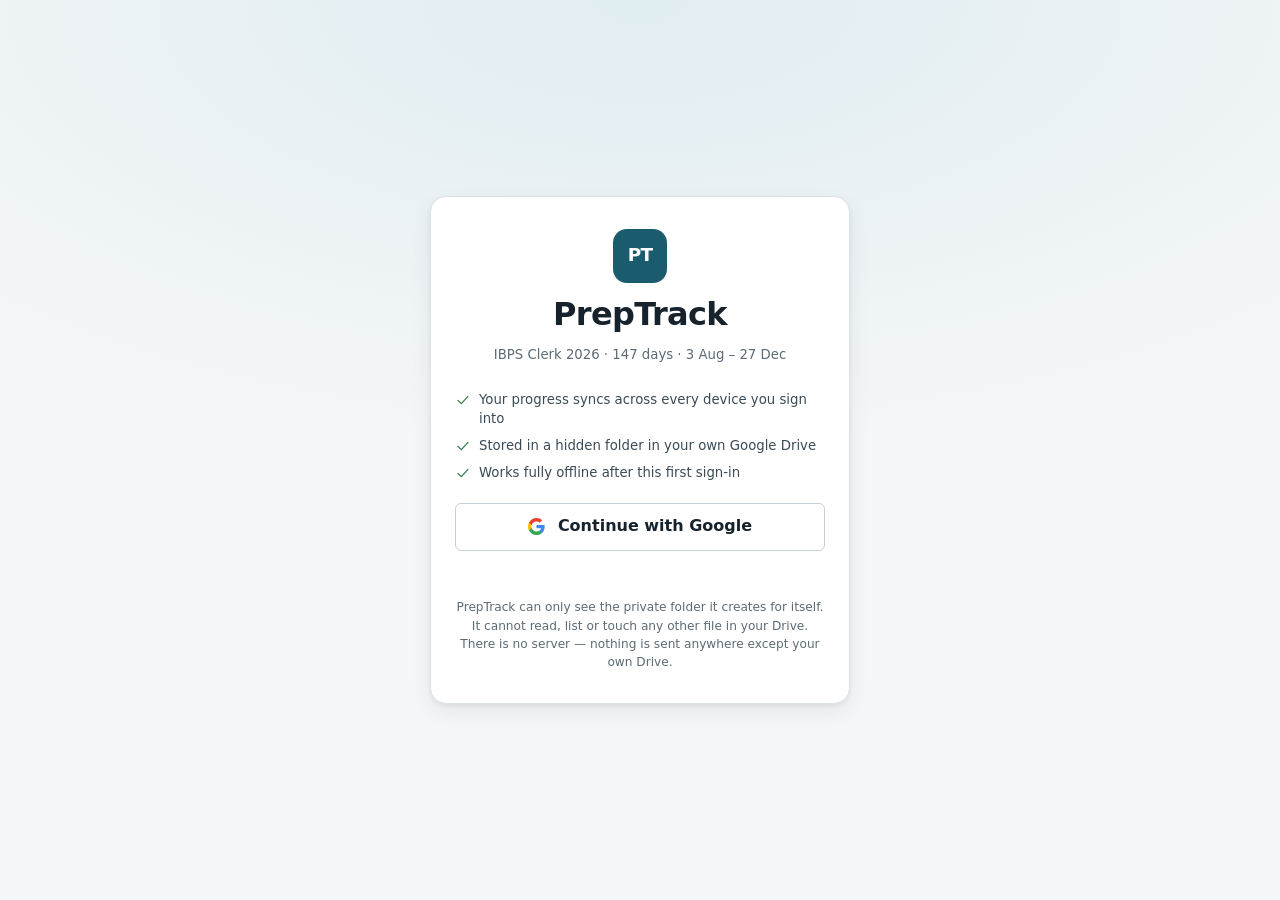
==== index.html @ 4b011d01 "PrepTrack — IBPS Clerk 2026 study tracker 147-day curriculum, offline-first PWA, Google Drive appDat" ====
<!doctype html>
<html lang="en">
<head>
  <meta charset="utf-8">
  <meta name="viewport" content="width=device-width, initial-scale=1, viewport-fit=cover">
  <title>PrepTrack — IBPS Clerk 2026</title>
  <meta name="description" content="A 147-day study companion for IBPS Clerk 2026. Tells you what to study for the next four hours, tracks whether you did it, and shows what is slipping.">
  <meta name="theme-color" content="#ffffff">
  <meta name="color-scheme" content="light dark">
  <link rel="manifest" href="./manifest.webmanifest">
  <link rel="icon" href="data:image/svg+xml,<svg xmlns='http://www.w3.org/2000/svg' viewBox='0 0 32 32'><rect width='32' height='32' rx='7' fill='%231a5b6e'/><text x='16' y='22' font-family='system-ui,sans-serif' font-size='15' font-weight='800' fill='white' text-anchor='middle'>PT</text></svg>">
  <link rel="stylesheet" href="./css/tokens.css">
  <link rel="stylesheet" href="./css/base.css">
  <link rel="stylesheet" href="./css/layout.css">
  <link rel="stylesheet" href="./css/components.css">
</head>
<body>
  <noscript>
    <p style="padding:2rem;max-width:60ch;margin:auto">
      PrepTrack needs JavaScript. All your progress is stored in this browser —
      nothing is uploaded anywhere — but that does require scripting to be enabled.
    </p>
  </noscript>
  <script type="module" src="./js/app.js"></script>
</body>
</html>
---- css/tokens.css ----
/* ============================================================================
   Design tokens — every colour, size and space decision lives here.
   No component file hardcodes a colour.
   ========================================================================== */

:root {
  /* neutrals — biased toward the accent hue, not pure grey */
  --paper:        #f4f6f7;
  --surface:      #ffffff;
  --surface-2:    #eef2f4;
  --ink:          #16232c;
  --ink-2:        #3a4b56;
  --muted:        #5c6b75;
  --rule:         #dde3e7;
  --rule-strong:  #c3ced5;

  /* accent — ledger teal */
  --accent:       #1a5b6e;
  --accent-hover: #14495a;
  --accent-soft:  #e0edf1;
  --accent-ink:   #ffffff;

  /* semantic — deliberately separate from the accent */
  --good:         #2f7a45;
  --good-soft:    #e2f0e6;
  --warn:         #8a5210;
  --warn-soft:    #f9efdf;
  --danger:       #a33a3a;
  --danger-soft:  #f7e5e5;

  /* subject keys — a real information channel, consistent across every view */
  --reasoning:      #1a5b6e;
  --reasoning-soft: #e0edf1;
  --quant:          #6b4a86;
  --quant-soft:     #eee7f3;
  --english:        #2f7a45;
  --english-soft:   #e2f0e6;
  --ga:             #8a5210;
  --ga-soft:        #f9efdf;
  --neutral-key:    #5c6b75;
  --neutral-soft:   #eaeef0;

  /* type */
  --font-ui:  system-ui, -apple-system, 'Segoe UI', Roboto, 'Helvetica Neue', Arial, sans-serif;
  --font-num: ui-monospace, 'SF Mono', SFMono-Regular, Menlo, Consolas, monospace;

  --step--1: clamp(0.78rem, 0.76rem + 0.10vw, 0.83rem);
  --step-0:  clamp(0.94rem, 0.90rem + 0.18vw, 1.00rem);
  --step-1:  clamp(1.06rem, 1.00rem + 0.30vw, 1.19rem);
  --step-2:  clamp(1.25rem, 1.14rem + 0.55vw, 1.50rem);
  --step-3:  clamp(1.50rem, 1.30rem + 1.00vw, 2.00rem);
  --step-4:  clamp(1.90rem, 1.55rem + 1.75vw, 2.75rem);

  /* spacing — 4px base */
  --sp-1: 0.25rem;  --sp-2: 0.5rem;   --sp-3: 0.75rem;  --sp-4: 1rem;
  --sp-5: 1.5rem;   --sp-6: 2rem;     --sp-7: 3rem;     --sp-8: 4rem;

  --radius:    10px;
  --radius-sm: 6px;
  --radius-lg: 16px;

  --shadow-1: 0 1px 2px rgb(22 35 44 / 6%), 0 1px 3px rgb(22 35 44 / 4%);
  --shadow-2: 0 2px 4px rgb(22 35 44 / 6%), 0 8px 20px rgb(22 35 44 / 7%);

  --nav-height: 60px;
  --content-max: 1120px;

  --focus-ring: 2px solid var(--accent);
  --focus-offset: 2px;
}

/* ---------------------------------------------------------------- dark theme
   Tokens are redefined; components are never styled inside the media query. */
@media (prefers-color-scheme: dark) {
  :root {
    --paper:        #0f161b;
    --surface:      #161f26;
    --surface-2:    #1d2830;
    --ink:          #e6ecf0;
    --ink-2:        #b9c6ce;
    --muted:        #90a1ab;
    --rule:         #26333c;
    --rule-strong:  #384852;

    --accent:       #5fb3c9;
    --accent-hover: #7cc4d7;
    --accent-soft:  #14313b;
    --accent-ink:   #0f161b;

    --good:         #6cc088;
    --good-soft:    #16301f;
    --warn:         #d9a45b;
    --warn-soft:    #33260f;
    --danger:       #e08585;
    --danger-soft:  #351b1b;

    --reasoning:      #5fb3c9;
    --reasoning-soft: #14313b;
    --quant:          #b394d0;
    --quant-soft:     #291f33;
    --english:        #6cc088;
    --english-soft:   #16301f;
    --ga:             #d9a45b;
    --ga-soft:        #33260f;
    --neutral-key:    #90a1ab;
    --neutral-soft:   #202b33;

    --shadow-1: 0 1px 2px rgb(0 0 0 / 30%);
    --shadow-2: 0 2px 4px rgb(0 0 0 / 30%), 0 8px 20px rgb(0 0 0 / 25%);
  }
}

/* Manual toggle must beat the media query in BOTH directions. */
:root[data-theme='dark'] {
  --paper: #0f161b;  --surface: #161f26;  --surface-2: #1d2830;
  --ink: #e6ecf0;    --ink-2: #b9c6ce;    --muted: #90a1ab;
  --rule: #26333c;   --rule-strong: #384852;
  --accent: #5fb3c9; --accent-hover: #7cc4d7; --accent-soft: #14313b; --accent-ink: #0f161b;
  --good: #6cc088;   --good-soft: #16301f;
  --warn: #d9a45b;   --warn-soft: #33260f;
  --danger: #e08585; --danger-soft: #351b1b;
  --reasoning: #5fb3c9; --reasoning-soft: #14313b;
  --quant: #b394d0;     --quant-soft: #291f33;
  --english: #6cc088;   --english-soft: #16301f;
  --ga: #d9a45b;        --ga-soft: #33260f;
  --neutral-key: #90a1ab; --neutral-soft: #202b33;
  --shadow-1: 0 1px 2px rgb(0 0 0 / 30%);
  --shadow-2: 0 2px 4px rgb(0 0 0 / 30%), 0 8px 20px rgb(0 0 0 / 25%);
}

:root[data-theme='light'] {
  --paper: #f4f6f7;  --surface: #ffffff;  --surface-2: #eef2f4;
  --ink: #16232c;    --ink-2: #3a4b56;    --muted: #5c6b75;
  --rule: #dde3e7;   --rule-strong: #c3ced5;
  --accent: #1a5b6e; --accent-hover: #14495a; --accent-soft: #e0edf1; --accent-ink: #ffffff;
  --good: #2f7a45;   --good-soft: #e2f0e6;
  --warn: #8a5210;   --warn-soft: #f9efdf;
  --danger: #a33a3a; --danger-soft: #f7e5e5;
  --reasoning: #1a5b6e; --reasoning-soft: #e0edf1;
  --quant: #6b4a86;     --quant-soft: #eee7f3;
  --english: #2f7a45;   --english-soft: #e2f0e6;
  --ga: #8a5210;        --ga-soft: #f9efdf;
  --neutral-key: #5c6b75; --neutral-soft: #eaeef0;
  --shadow-1: 0 1px 2px rgb(22 35 44 / 6%), 0 1px 3px rgb(22 35 44 / 4%);
  --shadow-2: 0 2px 4px rgb(22 35 44 / 6%), 0 8px 20px rgb(22 35 44 / 7%);
}
---- css/base.css ----
/* ============================================================================
   Reset + base typography
   ========================================================================== */

*, *::before, *::after { box-sizing: border-box; }

* { margin: 0; }

html {
  -webkit-text-size-adjust: 100%;
  scroll-behavior: smooth;
}

body {
  min-height: 100dvh;
  font-family: var(--font-ui);
  font-size: var(--step-0);
  line-height: 1.55;
  color: var(--ink);
  background: var(--paper);
  -webkit-font-smoothing: antialiased;
  text-rendering: optimizeLegibility;
}

img, svg, video { display: block; max-width: 100%; }

input, button, textarea, select { font: inherit; color: inherit; }

button { cursor: pointer; background: none; border: none; }

h1, h2, h3, h4 {
  line-height: 1.2;
  text-wrap: balance;
  font-weight: 650;
}

h1 { font-size: var(--step-3); }
h2 { font-size: var(--step-2); }
h3 { font-size: var(--step-1); }

p { text-wrap: pretty; }

a {
  color: var(--accent);
  text-decoration-thickness: 1px;
  text-underline-offset: 2px;
}
a:hover { color: var(--accent-hover); }

ul, ol { padding-inline-start: 1.2em; }

/* Numerals align in columns wherever they are compared. */
.num, time, .stat-value, .block-time, .day-number {
  font-variant-numeric: tabular-nums;
}

/* ---------------------------------------------------------------- focus */
:focus-visible {
  outline: var(--focus-ring);
  outline-offset: var(--focus-offset);
  border-radius: var(--radius-sm);
}
:focus:not(:focus-visible) { outline: none; }

/* ---------------------------------------------------------------- utility */
.sr-only {
  position: absolute;
  width: 1px; height: 1px;
  padding: 0; margin: -1px;
  overflow: hidden;
  clip-path: inset(50%);
  white-space: nowrap;
}

.skip-link {
  position: absolute;
  top: 0; left: 50%;
  transform: translate(-50%, -120%);
  z-index: 100;
  padding: var(--sp-3) var(--sp-4);
  background: var(--accent);
  color: var(--accent-ink);
  border-radius: 0 0 var(--radius) var(--radius);
  font-weight: 600;
}
.skip-link:focus { transform: translate(-50%, 0); }

.eyebrow {
  font-size: var(--step--1);
  font-weight: 700;
  letter-spacing: 0.08em;
  text-transform: uppercase;
  color: var(--muted);
}

.muted { color: var(--muted); }
.scroll-x { overflow-x: auto; -webkit-overflow-scrolling: touch; }

@media (prefers-reduced-motion: reduce) {
  html { scroll-behavior: auto; }
  *, *::before, *::after {
    animation-duration: 0.01ms !important;
    animation-iteration-count: 1 !important;
    transition-duration: 0.01ms !important;
  }
}
---- css/layout.css ----
/* ============================================================================
   App shell — mobile-first. Bottom tab bar on phones, sidebar from 1024px.
   ========================================================================== */

.app {
  display: flex;
  flex-direction: column;
  min-height: 100dvh;
}

/* ---------------------------------------------------------------- header */
.app-header {
  position: sticky;
  top: 0;
  z-index: 20;
  display: flex;
  align-items: center;
  justify-content: space-between;
  gap: var(--sp-3);
  padding: var(--sp-3) var(--sp-4);
  background: var(--surface);
  border-bottom: 1px solid var(--rule);
}

.app-brand {
  display: flex;
  align-items: center;
  gap: var(--sp-2);
  font-weight: 700;
  font-size: var(--step-0);
  letter-spacing: -0.01em;
}

.app-brand__mark {
  display: grid;
  place-items: center;
  width: 26px; height: 26px;
  border-radius: var(--radius-sm);
  background: var(--accent);
  color: var(--accent-ink);
  font-size: 0.7rem;
  font-weight: 800;
  letter-spacing: -0.03em;
}

.app-brand__sub {
  color: var(--muted);
  font-weight: 500;
  font-size: var(--step--1);
}

.header-actions { display: flex; align-items: center; gap: var(--sp-2); }

/* ---------------------------------------------------------------- main */
.app-main {
  flex: 1;
  width: 100%;
  max-width: var(--content-max);
  margin-inline: auto;
  padding: var(--sp-4) var(--sp-4) calc(var(--nav-height) + var(--sp-7));
}

.view { display: flex; flex-direction: column; gap: var(--sp-5); }

.section-head {
  display: flex;
  align-items: baseline;
  justify-content: space-between;
  gap: var(--sp-3);
  flex-wrap: wrap;
}

/* ---------------------------------------------------------------- nav */
.app-nav {
  position: fixed;
  bottom: 0; left: 0; right: 0;
  z-index: 30;
  display: grid;
  grid-template-columns: repeat(5, 1fr);
  background: var(--surface);
  border-top: 1px solid var(--rule);
  padding-bottom: env(safe-area-inset-bottom);
}

.nav-item {
  display: flex;
  flex-direction: column;
  align-items: center;
  justify-content: center;
  gap: 3px;
  min-height: var(--nav-height);
  padding: var(--sp-2) var(--sp-1);
  color: var(--muted);
  font-size: 0.68rem;
  font-weight: 600;
  letter-spacing: 0.01em;
  text-decoration: none;
  border-top: 2px solid transparent;
  transition: color 0.15s ease, border-color 0.15s ease;
}

.nav-item svg { width: 21px; height: 21px; stroke-width: 1.7; }
.nav-item:hover { color: var(--ink-2); }

.nav-item[aria-current='page'] {
  color: var(--accent);
  border-top-color: var(--accent);
  background: var(--accent-soft);
}

/* ---------------------------------------------------------------- grids */
.stat-grid {
  display: grid;
  grid-template-columns: repeat(2, minmax(0, 1fr));
  gap: var(--sp-3);
}

.block-list { display: flex; flex-direction: column; gap: var(--sp-3); }

/* ---------------------------------------------------------------- tablet */
@media (min-width: 600px) {
  .app-main { padding: var(--sp-5) var(--sp-5) calc(var(--nav-height) + var(--sp-7)); }
  .stat-grid { grid-template-columns: repeat(4, minmax(0, 1fr)); }
  .app-brand { font-size: var(--step-1); }
  .nav-item { font-size: 0.74rem; }
}

/* ---------------------------------------------------------------- desktop */
@media (min-width: 1024px) {
  .app {
    display: grid;
    grid-template-columns: 232px minmax(0, 1fr);
    grid-template-rows: auto 1fr;
    grid-template-areas:
      'header header'
      'nav    main';
  }

  .app-header { grid-area: header; padding-inline: var(--sp-6); }

  .app-nav {
    grid-area: nav;
    position: sticky;
    top: 57px;
    align-self: start;
    display: flex;
    flex-direction: column;
    gap: var(--sp-1);
    height: calc(100dvh - 57px);
    padding: var(--sp-4) var(--sp-3);
    border-top: none;
    border-right: 1px solid var(--rule);
  }

  .nav-item {
    flex-direction: row;
    justify-content: flex-start;
    gap: var(--sp-3);
    min-height: 44px;
    padding: var(--sp-2) var(--sp-3);
    font-size: var(--step-0);
    border-top: none;
    border-radius: var(--radius-sm);
  }

  .nav-item[aria-current='page'] { border-top-color: transparent; }

  .app-main {
    grid-area: main;
    padding: var(--sp-6);
    padding-bottom: var(--sp-8);
    max-width: 900px;
    margin-inline: 0;
  }
}
---- css/components.css ----
/* ============================================================================
   Components
   ========================================================================== */

/* ---------------------------------------------------------------- card */
.card {
  background: var(--surface);
  border: 1px solid var(--rule);
  border-radius: var(--radius);
  box-shadow: var(--shadow-1);
}

.card__body { padding: var(--sp-4); }

/* ---------------------------------------------------------------- day header */
.day-head {
  display: flex;
  flex-direction: column;
  gap: var(--sp-3);
  padding: var(--sp-4);
  background: var(--surface);
  border: 1px solid var(--rule);
  border-radius: var(--radius);
  box-shadow: var(--shadow-1);
}

.day-head__top {
  display: flex;
  align-items: flex-start;
  justify-content: space-between;
  gap: var(--sp-3);
  flex-wrap: wrap;
}

.day-title { display: flex; align-items: baseline; gap: var(--sp-3); flex-wrap: wrap; }
.day-number { font-size: var(--step-3); font-weight: 700; letter-spacing: -0.02em; }
.day-date { font-size: var(--step-1); color: var(--muted); font-weight: 500; }

.chip-row { display: flex; flex-wrap: wrap; gap: var(--sp-2); }

.chip {
  display: inline-flex;
  align-items: center;
  gap: var(--sp-1);
  padding: 3px var(--sp-2);
  border-radius: 999px;
  font-size: var(--step--1);
  font-weight: 650;
  letter-spacing: 0.02em;
  background: var(--neutral-soft);
  color: var(--ink-2);
  white-space: nowrap;
}

.chip--accent    { background: var(--accent-soft);    color: var(--accent); }
.chip--good      { background: var(--good-soft);      color: var(--good); }
.chip--warn      { background: var(--warn-soft);      color: var(--warn); }
.chip--danger    { background: var(--danger-soft);    color: var(--danger); }
.chip--reasoning { background: var(--reasoning-soft); color: var(--reasoning); }
.chip--quant     { background: var(--quant-soft);     color: var(--quant); }
.chip--english   { background: var(--english-soft);   color: var(--english); }
.chip--ga        { background: var(--ga-soft);        color: var(--ga); }

/* ---------------------------------------------------------------- progress dots */
.dots { display: flex; align-items: center; gap: 6px; }

.dot {
  width: 11px; height: 11px;
  border-radius: 50%;
  border: 2px solid var(--rule-strong);
  background: transparent;
  transition: background 0.2s ease, border-color 0.2s ease;
}
.dot.is-done { background: var(--accent); border-color: var(--accent); }

.progress-line {
  display: flex;
  align-items: center;
  gap: var(--sp-3);
  flex-wrap: wrap;
  font-size: var(--step--1);
  color: var(--muted);
  font-weight: 600;
}

/* ---------------------------------------------------------------- banners */
.banner {
  display: flex;
  align-items: flex-start;
  gap: var(--sp-3);
  padding: var(--sp-3) var(--sp-4);
  border-radius: var(--radius);
  border: 1px solid transparent;
  font-size: var(--step-0);
  line-height: 1.45;
}

.banner strong { font-weight: 700; }
.banner--warn   { background: var(--warn-soft);   border-color: var(--warn);   color: var(--warn); }
.banner--good   { background: var(--good-soft);   border-color: var(--good);   color: var(--good); }
.banner--accent { background: var(--accent-soft); border-color: var(--accent); color: var(--accent); }
.banner--danger { background: var(--danger-soft); border-color: var(--danger); color: var(--danger); }

.banner__icon { flex-shrink: 0; width: 20px; height: 20px; margin-top: 1px; }

/* ---------------------------------------------------------------- block card */
.block-card {
  position: relative;
  display: block;
  width: 100%;
  text-align: left;
  padding: var(--sp-4);
  background: var(--surface);
  border: 1px solid var(--rule);
  border-left: 4px solid var(--key, var(--neutral-key));
  border-radius: var(--radius);
  box-shadow: var(--shadow-1);
  transition: box-shadow 0.18s ease, transform 0.18s ease, opacity 0.18s ease;
}

.block-card.is-next {
  box-shadow: var(--shadow-2);
  border-color: var(--rule-strong);
}

.block-card.is-done { opacity: 0.62; }
.block-card.is-done .block-title { text-decoration: line-through; text-decoration-thickness: 1px; }

.block-card__head {
  display: flex;
  align-items: flex-start;
  justify-content: space-between;
  gap: var(--sp-3);
}

.block-label {
  font-size: var(--step--1);
  font-weight: 700;
  letter-spacing: 0.07em;
  text-transform: uppercase;
  color: var(--key, var(--neutral-key));
}

.block-time {
  flex-shrink: 0;
  font-family: var(--font-num);
  font-size: var(--step--1);
  font-weight: 600;
  color: var(--muted);
  padding: 2px var(--sp-2);
  background: var(--surface-2);
  border-radius: var(--radius-sm);
}

.block-title {
  margin-top: var(--sp-1);
  font-size: var(--step-1);
  font-weight: 650;
  line-height: 1.3;
  text-wrap: balance;
}

.block-note {
  margin-top: var(--sp-2);
  font-size: var(--step--1);
  color: var(--muted);
  line-height: 1.5;
}

.block-meta {
  display: flex;
  flex-wrap: wrap;
  gap: var(--sp-2);
  margin-top: var(--sp-3);
}

.block-resources {
  display: flex;
  flex-direction: column;
  gap: var(--sp-2);
  margin-top: var(--sp-3);
  padding-top: var(--sp-3);
  border-top: 1px dashed var(--rule);
}

.resource {
  display: flex;
  align-items: flex-start;
  gap: var(--sp-2);
  font-size: var(--step--1);
  line-height: 1.4;
  color: var(--ink-2);
}

.resource__icon { flex-shrink: 0; width: 15px; height: 15px; margin-top: 2px; color: var(--muted); }
.resource__title { font-weight: 650; }
.resource a { font-weight: 650; }

/* ---------------------------------------------------------------- buttons */
.btn {
  display: inline-flex;
  align-items: center;
  justify-content: center;
  gap: var(--sp-2);
  min-height: 44px;
  padding: var(--sp-2) var(--sp-4);
  border-radius: var(--radius-sm);
  border: 1px solid var(--rule-strong);
  background: var(--surface);
  color: var(--ink);
  font-size: var(--step-0);
  font-weight: 650;
  transition: background 0.15s ease, border-color 0.15s ease, color 0.15s ease;
}

.btn:hover { background: var(--surface-2); border-color: var(--muted); }

.btn--primary {
  background: var(--accent);
  border-color: var(--accent);
  color: var(--accent-ink);
}
.btn--primary:hover { background: var(--accent-hover); border-color: var(--accent-hover); }

.btn--done {
  background: var(--good-soft);
  border-color: var(--good);
  color: var(--good);
}

.btn--danger { border-color: var(--danger); color: var(--danger); }
.btn--danger:hover { background: var(--danger-soft); }

.btn--full { width: 100%; }
.btn--sm { min-height: 36px; padding: var(--sp-1) var(--sp-3); font-size: var(--step--1); }

.btn svg { width: 17px; height: 17px; flex-shrink: 0; }

.icon-btn {
  display: grid;
  place-items: center;
  width: 40px; height: 40px;
  border-radius: var(--radius-sm);
  color: var(--muted);
  transition: background 0.15s ease, color 0.15s ease;
}
.icon-btn:hover { background: var(--surface-2); color: var(--ink); }
.icon-btn svg { width: 19px; height: 19px; }

/* ---------------------------------------------------------------- stat tile */
.stat {
  display: flex;
  flex-direction: column;
  gap: 2px;
  padding: var(--sp-3);
  background: var(--surface);
  border: 1px solid var(--rule);
  border-radius: var(--radius);
}

.stat-value {
  font-size: var(--step-2);
  font-weight: 700;
  letter-spacing: -0.02em;
  line-height: 1.1;
}

.stat-label {
  font-size: var(--step--1);
  color: var(--muted);
  font-weight: 600;
  letter-spacing: 0.01em;
}

.stat--accent .stat-value { color: var(--accent); }
.stat--good   .stat-value { color: var(--good); }
.stat--warn   .stat-value { color: var(--warn); }

/* ---------------------------------------------------------------- revision queue */
.revision-list { display: flex; flex-direction: column; gap: var(--sp-2); }

.revision-item {
  display: flex;
  align-items: center;
  justify-content: space-between;
  gap: var(--sp-3);
  padding: var(--sp-2) var(--sp-3);
  background: var(--surface-2);
  border-radius: var(--radius-sm);
  font-size: var(--step--1);
}

.revision-item__name { font-weight: 650; }

/* ---------------------------------------------------------------- fields */
.field { display: flex; flex-direction: column; gap: var(--sp-2); }

.field label { font-size: var(--step--1); font-weight: 650; color: var(--ink-2); }

.input, .textarea, .select {
  width: 100%;
  min-height: 44px;
  padding: var(--sp-2) var(--sp-3);
  background: var(--surface);
  border: 1px solid var(--rule-strong);
  border-radius: var(--radius-sm);
  color: var(--ink);
}
.input:focus, .textarea:focus, .select:focus {
  border-color: var(--accent);
  outline: var(--focus-ring);
  outline-offset: 1px;
}
.textarea { min-height: 88px; resize: vertical; line-height: 1.5; }

.inline-field {
  display: flex;
  align-items: center;
  gap: var(--sp-3);
  flex-wrap: wrap;
}
.inline-field .input { max-width: 130px; }

/* ---------------------------------------------------------------- exam / rest day */
.big-note {
  display: flex;
  flex-direction: column;
  gap: var(--sp-3);
  padding: var(--sp-6) var(--sp-4);
  text-align: center;
  background: var(--surface);
  border: 1px solid var(--rule);
  border-radius: var(--radius);
}
.big-note__title { font-size: var(--step-3); font-weight: 700; color: var(--accent); }
.big-note__body { color: var(--muted); max-width: 46ch; margin-inline: auto; line-height: 1.6; }

/* ---------------------------------------------------------------- settings rows */
.setting-row {
  display: flex;
  align-items: center;
  justify-content: space-between;
  gap: var(--sp-4);
  padding: var(--sp-4);
  border-bottom: 1px solid var(--rule);
  flex-wrap: wrap;
}
.setting-row:last-child { border-bottom: none; }
.setting-row__text { flex: 1 1 220px; }
.setting-row__title { font-weight: 650; }
.setting-row__desc { font-size: var(--step--1); color: var(--muted); margin-top: 2px; line-height: 1.45; }

.seg { display: inline-flex; border: 1px solid var(--rule-strong); border-radius: var(--radius-sm); overflow: hidden; }
.seg button {
  min-height: 40px;
  padding: var(--sp-2) var(--sp-3);
  font-size: var(--step--1);
  font-weight: 650;
  color: var(--muted);
  background: var(--surface);
  border-right: 1px solid var(--rule-strong);
}
.seg button:last-child { border-right: none; }
.seg button[aria-pressed='true'] { background: var(--accent); color: var(--accent-ink); }

/* ---------------------------------------------------------------- placeholder */
.placeholder {
  display: flex;
  flex-direction: column;
  align-items: center;
  gap: var(--sp-3);
  padding: var(--sp-7) var(--sp-4);
  text-align: center;
  color: var(--muted);
  background: var(--surface);
  border: 1px dashed var(--rule-strong);
  border-radius: var(--radius);
}
.placeholder svg { width: 32px; height: 32px; opacity: 0.5; }

/* ---------------------------------------------------------------- toast */
.toast {
  position: fixed;
  left: 50%;
  bottom: calc(var(--nav-height) + var(--sp-4));
  transform: translate(-50%, 200%);
  z-index: 50;
  max-width: min(92vw, 420px);
  padding: var(--sp-3) var(--sp-4);
  border-radius: var(--radius);
  background: var(--ink);
  color: var(--paper);
  font-size: var(--step--1);
  font-weight: 600;
  box-shadow: var(--shadow-2);
  transition: transform 0.28s cubic-bezier(0.2, 0.8, 0.3, 1);
}
.toast.is-visible { transform: translate(-50%, 0); }
.toast--danger { background: var(--danger); color: #fff; }

@media (min-width: 1024px) {
  .toast { bottom: var(--sp-5); left: auto; right: var(--sp-6); transform: translate(0, 200%); }
  .toast.is-visible { transform: translate(0, 0); }
}

/* ---------------------------------------------------------------- sign-in gate */
.gate {
  display: grid;
  place-items: center;
  min-height: 100dvh;
  padding: var(--sp-5) var(--sp-4);
  background:
    radial-gradient(120% 80% at 50% 0%, var(--accent-soft) 0%, transparent 62%),
    var(--paper);
}

.gate__card {
  display: flex;
  flex-direction: column;
  align-items: center;
  gap: var(--sp-3);
  width: min(100%, 420px);
  padding: var(--sp-6) var(--sp-5);
  text-align: center;
  background: var(--surface);
  border: 1px solid var(--rule);
  border-radius: var(--radius-lg);
  box-shadow: var(--shadow-2);
}

.gate__mark {
  display: grid;
  place-items: center;
  width: 54px; height: 54px;
  border-radius: 14px;
  background: var(--accent);
  color: var(--accent-ink);
  font-size: 1.15rem;
  font-weight: 800;
  letter-spacing: -0.04em;
}

.gate__title { font-size: var(--step-3); letter-spacing: -0.02em; }
.gate__sub   { color: var(--muted); font-size: var(--step--1); font-variant-numeric: tabular-nums; }

.gate__points {
  display: flex;
  flex-direction: column;
  gap: var(--sp-2);
  width: 100%;
  margin: var(--sp-3) 0 var(--sp-2);
  text-align: left;
}

.gate__point {
  display: flex;
  align-items: flex-start;
  gap: var(--sp-2);
  font-size: var(--step--1);
  color: var(--ink-2);
  line-height: 1.45;
}
.gate__point svg { flex-shrink: 0; width: 16px; height: 16px; margin-top: 2px; color: var(--good); }

.btn--google {
  width: 100%;
  gap: var(--sp-3);
  min-height: 48px;
  background: var(--surface);
  border: 1px solid var(--rule-strong);
  font-weight: 600;
}
.btn--google:hover:not(:disabled) { background: var(--surface-2); border-color: var(--muted); }
.btn--google:disabled { opacity: 0.6; cursor: default; }
.btn__g { display: grid; place-items: center; width: 18px; height: 18px; }

.gate__status {
  min-height: 1.2em;
  font-size: var(--step--1);
  color: var(--muted);
}
.gate__status.is-error { color: var(--danger); font-weight: 600; }

.gate__fine {
  margin-top: var(--sp-2);
  font-size: 0.76rem;
  line-height: 1.5;
  color: var(--muted);
  text-wrap: pretty;
}

.identity { display: flex; align-items: center; gap: var(--sp-3); }
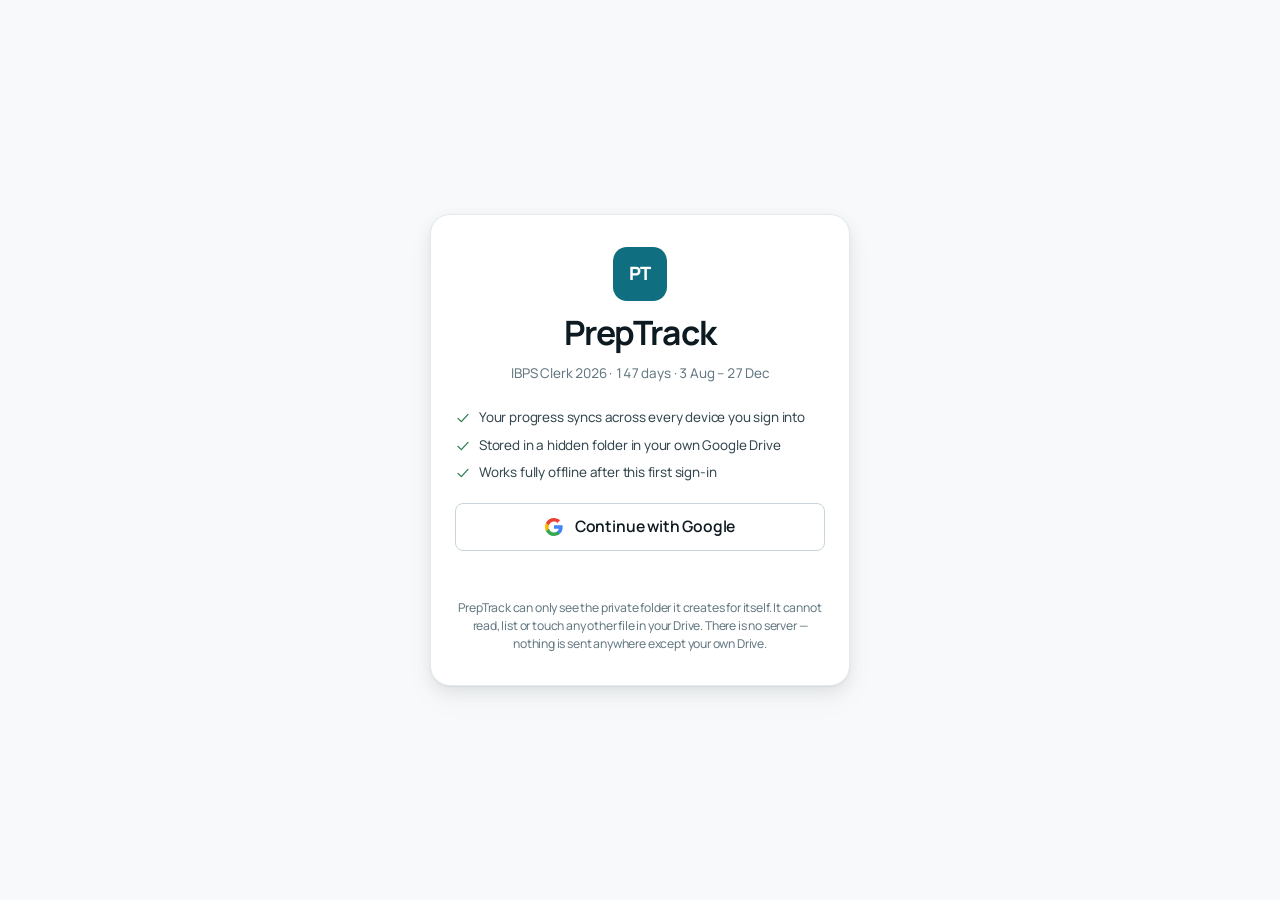
==== commit f77f8372: "Fix icon sizing, real Drive errors, auto-sync; premium UI, collapsible nav, Week view - icon() appli" ====
--- a/index.html
+++ b/index.html
@@ -5,10 +5,13 @@
   <meta name="viewport" content="width=device-width, initial-scale=1, viewport-fit=cover">
   <title>PrepTrack — IBPS Clerk 2026</title>
   <meta name="description" content="A 147-day study companion for IBPS Clerk 2026. Tells you what to study for the next four hours, tracks whether you did it, and shows what is slipping.">
-  <meta name="theme-color" content="#ffffff">
+  <meta name="theme-color" content="#ffffff" media="(prefers-color-scheme: light)">
+  <meta name="theme-color" content="#090e12" media="(prefers-color-scheme: dark)">
   <meta name="color-scheme" content="light dark">
+  <link rel="preload" href="./assets/fonts/manrope-var.woff2" as="font" type="font/woff2" crossorigin>
   <link rel="manifest" href="./manifest.webmanifest">
   <link rel="icon" href="data:image/svg+xml,<svg xmlns='http://www.w3.org/2000/svg' viewBox='0 0 32 32'><rect width='32' height='32' rx='7' fill='%231a5b6e'/><text x='16' y='22' font-family='system-ui,sans-serif' font-size='15' font-weight='800' fill='white' text-anchor='middle'>PT</text></svg>">
+  <link rel="stylesheet" href="./css/fonts.css">
   <link rel="stylesheet" href="./css/tokens.css">
   <link rel="stylesheet" href="./css/base.css">
   <link rel="stylesheet" href="./css/layout.css">
--- a/css/fonts.css
+++ b/css/fonts.css
@@ -0,0 +1,34 @@
+/* ============================================================================
+   Self-hosted typography.
+   Bundled rather than loaded from a CDN so the app keeps its exact look with no
+   network — a study tool that falls back to Arial on a train is not premium.
+   Latin subset only: 60 KB for the whole type system.
+   ========================================================================== */
+
+/* Manrope — variable 200–800. Geometric, generous counters, excellent at small
+   sizes, and its numerals are clean enough to carry the data-heavy screens. */
+@font-face {
+  font-family: 'Manrope';
+  src: url('../assets/fonts/manrope-var.woff2') format('woff2-variations'),
+       url('../assets/fonts/manrope-var.woff2') format('woff2');
+  font-weight: 200 800;
+  font-style: normal;
+  font-display: swap;
+}
+
+/* IBM Plex Mono — for day numbers, durations, scores and stats. Genuinely
+   tabular, and its slightly technical tone suits an exam ledger. */
+@font-face {
+  font-family: 'IBM Plex Mono';
+  src: url('../assets/fonts/plexmono-400.woff2') format('woff2');
+  font-weight: 400;
+  font-style: normal;
+  font-display: swap;
+}
+@font-face {
+  font-family: 'IBM Plex Mono';
+  src: url('../assets/fonts/plexmono-600.woff2') format('woff2');
+  font-weight: 600;
+  font-style: normal;
+  font-display: swap;
+}
--- a/css/tokens.css
+++ b/css/tokens.css
@@ -1,146 +1,176 @@
 /* ============================================================================
    Design tokens — every colour, size and space decision lives here.
    No component file hardcodes a colour.
+
+   Palette logic: a single deep-teal accent against neutrals that are biased
+   toward it, so nothing reads as an unconsidered grey. Light mode is a cool
+   paper, not pure white. Dark mode is a deep blue-black, not pure black —
+   pure black crushes shadow and makes elevation impossible to read.
    ========================================================================== */
 
 :root {
-  /* neutrals — biased toward the accent hue, not pure grey */
-  --paper:        #f4f6f7;
-  --surface:      #ffffff;
-  --surface-2:    #eef2f4;
-  --ink:          #16232c;
-  --ink-2:        #3a4b56;
-  --muted:        #5c6b75;
-  --rule:         #dde3e7;
-  --rule-strong:  #c3ced5;
+  color-scheme: light dark;
 
-  /* accent — ledger teal */
-  --accent:       #1a5b6e;
-  --accent-hover: #14495a;
-  --accent-soft:  #e0edf1;
+  /* ---- neutrals, light ---- */
+  --bg:          #f7f9fa;
+  --surface:     #ffffff;
+  --surface-2:   #eff4f6;
+  --surface-3:   #e5ecef;
+  --ink:         #0d1a21;
+  --ink-2:       #34474f;
+  --muted:       #647882;
+  --rule:        #e2eaee;
+  --rule-strong: #c8d5db;
+
+  /* ---- accent ---- */
+  --accent:       #0f6e80;
+  --accent-hover: #0b5766;
+  --accent-soft:  #e2f0f3;
+  --accent-line:  #9fcdd6;
   --accent-ink:   #ffffff;
 
-  /* semantic — deliberately separate from the accent */
-  --good:         #2f7a45;
-  --good-soft:    #e2f0e6;
-  --warn:         #8a5210;
-  --warn-soft:    #f9efdf;
-  --danger:       #a33a3a;
-  --danger-soft:  #f7e5e5;
+  /* ---- semantic, deliberately separate from the accent ---- */
+  --good:        #257a49;
+  --good-soft:   #e2f1e8;
+  --warn:        #8a5210;
+  --warn-soft:   #f9efdf;
+  --danger:      #a83232;
+  --danger-soft: #f9e7e7;
 
-  /* subject keys — a real information channel, consistent across every view */
-  --reasoning:      #1a5b6e;
-  --reasoning-soft: #e0edf1;
-  --quant:          #6b4a86;
-  --quant-soft:     #eee7f3;
-  --english:        #2f7a45;
-  --english-soft:   #e2f0e6;
+  /* ---- subject keys: a real information channel, identical in every view ---- */
+  --reasoning:      #0f6e80;
+  --reasoning-soft: #e2f0f3;
+  --quant:          #6a4a92;
+  --quant-soft:     #eee9f5;
+  --english:        #257a49;
+  --english-soft:   #e2f1e8;
   --ga:             #8a5210;
   --ga-soft:        #f9efdf;
-  --neutral-key:    #5c6b75;
-  --neutral-soft:   #eaeef0;
+  --neutral-key:    #647882;
+  --neutral-soft:   #eaeff1;
 
-  /* type */
-  --font-ui:  system-ui, -apple-system, 'Segoe UI', Roboto, 'Helvetica Neue', Arial, sans-serif;
-  --font-num: ui-monospace, 'SF Mono', SFMono-Regular, Menlo, Consolas, monospace;
+  /* ---- type ---- */
+  --font-ui:  'Manrope', system-ui, -apple-system, 'Segoe UI', Roboto, sans-serif;
+  --font-num: 'IBM Plex Mono', ui-monospace, 'SF Mono', Menlo, Consolas, monospace;
 
-  --step--1: clamp(0.78rem, 0.76rem + 0.10vw, 0.83rem);
-  --step-0:  clamp(0.94rem, 0.90rem + 0.18vw, 1.00rem);
-  --step-1:  clamp(1.06rem, 1.00rem + 0.30vw, 1.19rem);
-  --step-2:  clamp(1.25rem, 1.14rem + 0.55vw, 1.50rem);
-  --step-3:  clamp(1.50rem, 1.30rem + 1.00vw, 2.00rem);
-  --step-4:  clamp(1.90rem, 1.55rem + 1.75vw, 2.75rem);
+  --step--2: clamp(0.69rem, 0.67rem + 0.08vw, 0.73rem);
+  --step--1: clamp(0.78rem, 0.76rem + 0.10vw, 0.84rem);
+  --step-0:  clamp(0.91rem, 0.88rem + 0.16vw, 0.98rem);
+  --step-1:  clamp(1.05rem, 1.00rem + 0.28vw, 1.19rem);
+  --step-2:  clamp(1.26rem, 1.15rem + 0.55vw, 1.52rem);
+  --step-3:  clamp(1.55rem, 1.33rem + 1.05vw, 2.10rem);
+  --step-4:  clamp(2.00rem, 1.62rem + 1.90vw, 3.00rem);
 
-  /* spacing — 4px base */
-  --sp-1: 0.25rem;  --sp-2: 0.5rem;   --sp-3: 0.75rem;  --sp-4: 1rem;
-  --sp-5: 1.5rem;   --sp-6: 2rem;     --sp-7: 3rem;     --sp-8: 4rem;
+  --tracking-tight: -0.021em;
+  --tracking-snug:  -0.011em;
+  --tracking-wide:   0.075em;
 
-  --radius:    10px;
-  --radius-sm: 6px;
-  --radius-lg: 16px;
+  /* ---- space, 4px base ---- */
+  --sp-1: 0.25rem; --sp-2: 0.5rem;  --sp-3: 0.75rem; --sp-4: 1rem;
+  --sp-5: 1.5rem;  --sp-6: 2rem;    --sp-7: 3rem;    --sp-8: 4rem;
 
-  --shadow-1: 0 1px 2px rgb(22 35 44 / 6%), 0 1px 3px rgb(22 35 44 / 4%);
-  --shadow-2: 0 2px 4px rgb(22 35 44 / 6%), 0 8px 20px rgb(22 35 44 / 7%);
+  --radius-sm: 8px;
+  --radius:    13px;
+  --radius-lg: 20px;
 
-  --nav-height: 60px;
-  --content-max: 1120px;
+  /* Layered, low-opacity shadows read as depth rather than as a drop shadow. */
+  --shadow-1: 0 1px 1px rgb(13 26 33 / 4%), 0 2px 6px rgb(13 26 33 / 4%);
+  --shadow-2: 0 1px 2px rgb(13 26 33 / 5%), 0 6px 16px rgb(13 26 33 / 7%),
+              0 12px 32px rgb(13 26 33 / 4%);
+  --shadow-3: 0 2px 4px rgb(13 26 33 / 6%), 0 16px 40px rgb(13 26 33 / 12%);
+  --ring: 0 0 0 1px var(--rule);
 
+  --nav-w:        248px;
+  --nav-w-mini:   72px;
+  --nav-h:        62px;
+  --header-h:     58px;
+  --content-max:  1160px;
+
+  --ease: cubic-bezier(0.22, 0.72, 0.28, 1);
   --focus-ring: 2px solid var(--accent);
   --focus-offset: 2px;
 }
 
-/* ---------------------------------------------------------------- dark theme
-   Tokens are redefined; components are never styled inside the media query. */
+/* ---------------------------------------------------------------- dark
+   Tokens are redefined here; components are never styled inside a media query. */
 @media (prefers-color-scheme: dark) {
   :root {
-    --paper:        #0f161b;
-    --surface:      #161f26;
-    --surface-2:    #1d2830;
-    --ink:          #e6ecf0;
-    --ink-2:        #b9c6ce;
-    --muted:        #90a1ab;
-    --rule:         #26333c;
-    --rule-strong:  #384852;
+    --bg:          #090e12;
+    --surface:     #10171d;
+    --surface-2:   #17212a;
+    --surface-3:   #1f2c36;
+    --ink:         #e9eff3;
+    --ink-2:       #b3c3cd;
+    --muted:       #7d919d;
+    --rule:        #1d2831;
+    --rule-strong: #2c3b46;
 
-    --accent:       #5fb3c9;
-    --accent-hover: #7cc4d7;
-    --accent-soft:  #14313b;
-    --accent-ink:   #0f161b;
+    --accent:       #4ec3dc;
+    --accent-hover: #74d3e7;
+    --accent-soft:  #0d2a33;
+    --accent-line:  #1f4d5b;
+    --accent-ink:   #04161c;
 
-    --good:         #6cc088;
-    --good-soft:    #16301f;
-    --warn:         #d9a45b;
-    --warn-soft:    #33260f;
-    --danger:       #e08585;
-    --danger-soft:  #351b1b;
+    --good:        #58c489;
+    --good-soft:   #10281c;
+    --warn:        #dda75d;
+    --warn-soft:   #2e2410;
+    --danger:      #e58b8b;
+    --danger-soft: #301a1a;
 
-    --reasoning:      #5fb3c9;
-    --reasoning-soft: #14313b;
-    --quant:          #b394d0;
-    --quant-soft:     #291f33;
-    --english:        #6cc088;
-    --english-soft:   #16301f;
-    --ga:             #d9a45b;
-    --ga-soft:        #33260f;
-    --neutral-key:    #90a1ab;
-    --neutral-soft:   #202b33;
+    --reasoning:      #4ec3dc;
+    --reasoning-soft: #0d2a33;
+    --quant:          #b79ae0;
+    --quant-soft:     #221c33;
+    --english:        #58c489;
+    --english-soft:   #10281c;
+    --ga:             #dda75d;
+    --ga-soft:        #2e2410;
+    --neutral-key:    #7d919d;
+    --neutral-soft:   #1a242c;
 
-    --shadow-1: 0 1px 2px rgb(0 0 0 / 30%);
-    --shadow-2: 0 2px 4px rgb(0 0 0 / 30%), 0 8px 20px rgb(0 0 0 / 25%);
+    --shadow-1: 0 1px 2px rgb(0 0 0 / 40%);
+    --shadow-2: 0 2px 6px rgb(0 0 0 / 40%), 0 12px 32px rgb(0 0 0 / 34%);
+    --shadow-3: 0 4px 10px rgb(0 0 0 / 45%), 0 20px 48px rgb(0 0 0 / 40%);
   }
 }
 
-/* Manual toggle must beat the media query in BOTH directions. */
+/* The manual toggle must beat the media query in BOTH directions. */
 :root[data-theme='dark'] {
-  --paper: #0f161b;  --surface: #161f26;  --surface-2: #1d2830;
-  --ink: #e6ecf0;    --ink-2: #b9c6ce;    --muted: #90a1ab;
-  --rule: #26333c;   --rule-strong: #384852;
-  --accent: #5fb3c9; --accent-hover: #7cc4d7; --accent-soft: #14313b; --accent-ink: #0f161b;
-  --good: #6cc088;   --good-soft: #16301f;
-  --warn: #d9a45b;   --warn-soft: #33260f;
-  --danger: #e08585; --danger-soft: #351b1b;
-  --reasoning: #5fb3c9; --reasoning-soft: #14313b;
-  --quant: #b394d0;     --quant-soft: #291f33;
-  --english: #6cc088;   --english-soft: #16301f;
-  --ga: #d9a45b;        --ga-soft: #33260f;
-  --neutral-key: #90a1ab; --neutral-soft: #202b33;
-  --shadow-1: 0 1px 2px rgb(0 0 0 / 30%);
-  --shadow-2: 0 2px 4px rgb(0 0 0 / 30%), 0 8px 20px rgb(0 0 0 / 25%);
+  --bg: #090e12; --surface: #10171d; --surface-2: #17212a; --surface-3: #1f2c36;
+  --ink: #e9eff3; --ink-2: #b3c3cd; --muted: #7d919d;
+  --rule: #1d2831; --rule-strong: #2c3b46;
+  --accent: #4ec3dc; --accent-hover: #74d3e7; --accent-soft: #0d2a33;
+  --accent-line: #1f4d5b; --accent-ink: #04161c;
+  --good: #58c489; --good-soft: #10281c;
+  --warn: #dda75d; --warn-soft: #2e2410;
+  --danger: #e58b8b; --danger-soft: #301a1a;
+  --reasoning: #4ec3dc; --reasoning-soft: #0d2a33;
+  --quant: #b79ae0;    --quant-soft: #221c33;
+  --english: #58c489;  --english-soft: #10281c;
+  --ga: #dda75d;       --ga-soft: #2e2410;
+  --neutral-key: #7d919d; --neutral-soft: #1a242c;
+  --shadow-1: 0 1px 2px rgb(0 0 0 / 40%);
+  --shadow-2: 0 2px 6px rgb(0 0 0 / 40%), 0 12px 32px rgb(0 0 0 / 34%);
+  --shadow-3: 0 4px 10px rgb(0 0 0 / 45%), 0 20px 48px rgb(0 0 0 / 40%);
 }
 
 :root[data-theme='light'] {
-  --paper: #f4f6f7;  --surface: #ffffff;  --surface-2: #eef2f4;
-  --ink: #16232c;    --ink-2: #3a4b56;    --muted: #5c6b75;
-  --rule: #dde3e7;   --rule-strong: #c3ced5;
-  --accent: #1a5b6e; --accent-hover: #14495a; --accent-soft: #e0edf1; --accent-ink: #ffffff;
-  --good: #2f7a45;   --good-soft: #e2f0e6;
-  --warn: #8a5210;   --warn-soft: #f9efdf;
-  --danger: #a33a3a; --danger-soft: #f7e5e5;
-  --reasoning: #1a5b6e; --reasoning-soft: #e0edf1;
-  --quant: #6b4a86;     --quant-soft: #eee7f3;
-  --english: #2f7a45;   --english-soft: #e2f0e6;
-  --ga: #8a5210;        --ga-soft: #f9efdf;
-  --neutral-key: #5c6b75; --neutral-soft: #eaeef0;
-  --shadow-1: 0 1px 2px rgb(22 35 44 / 6%), 0 1px 3px rgb(22 35 44 / 4%);
-  --shadow-2: 0 2px 4px rgb(22 35 44 / 6%), 0 8px 20px rgb(22 35 44 / 7%);
+  --bg: #f7f9fa; --surface: #ffffff; --surface-2: #eff4f6; --surface-3: #e5ecef;
+  --ink: #0d1a21; --ink-2: #34474f; --muted: #647882;
+  --rule: #e2eaee; --rule-strong: #c8d5db;
+  --accent: #0f6e80; --accent-hover: #0b5766; --accent-soft: #e2f0f3;
+  --accent-line: #9fcdd6; --accent-ink: #ffffff;
+  --good: #257a49; --good-soft: #e2f1e8;
+  --warn: #8a5210; --warn-soft: #f9efdf;
+  --danger: #a83232; --danger-soft: #f9e7e7;
+  --reasoning: #0f6e80; --reasoning-soft: #e2f0f3;
+  --quant: #6a4a92;    --quant-soft: #eee9f5;
+  --english: #257a49;  --english-soft: #e2f1e8;
+  --ga: #8a5210;       --ga-soft: #f9efdf;
+  --neutral-key: #647882; --neutral-soft: #eaeff1;
+  --shadow-1: 0 1px 1px rgb(13 26 33 / 4%), 0 2px 6px rgb(13 26 33 / 4%);
+  --shadow-2: 0 1px 2px rgb(13 26 33 / 5%), 0 6px 16px rgb(13 26 33 / 7%),
+              0 12px 32px rgb(13 26 33 / 4%);
+  --shadow-3: 0 2px 4px rgb(13 26 33 / 6%), 0 16px 40px rgb(13 26 33 / 12%);
 }
--- a/css/base.css
+++ b/css/base.css
@@ -3,7 +3,6 @@
    ========================================================================== */
 
 *, *::before, *::after { box-sizing: border-box; }
-
 * { margin: 0; }
 
 html {
@@ -15,43 +14,56 @@
   min-height: 100dvh;
   font-family: var(--font-ui);
   font-size: var(--step-0);
+  font-weight: 450;
   line-height: 1.55;
+  letter-spacing: var(--tracking-snug);
   color: var(--ink);
-  background: var(--paper);
+  background: var(--bg);
   -webkit-font-smoothing: antialiased;
+  -moz-osx-font-smoothing: grayscale;
   text-rendering: optimizeLegibility;
+  font-synthesis-weight: none;
 }
 
-img, svg, video { display: block; max-width: 100%; }
+img, video { display: block; max-width: 100%; }
 
-input, button, textarea, select { font: inherit; color: inherit; }
+/* SVGs get an explicit default size. Without this a viewBox-only icon has no
+   intrinsic dimensions and expands to fill its container — the bug that made
+   every icon render enormous. Specific sizes below override this. */
+svg { display: block; flex: none; }
+.icon { width: 20px; height: 20px; }
 
+input, button, textarea, select { font: inherit; color: inherit; letter-spacing: inherit; }
 button { cursor: pointer; background: none; border: none; }
 
 h1, h2, h3, h4 {
-  line-height: 1.2;
+  line-height: 1.15;
   text-wrap: balance;
-  font-weight: 650;
+  font-weight: 700;
+  letter-spacing: var(--tracking-tight);
 }
 
 h1 { font-size: var(--step-3); }
 h2 { font-size: var(--step-2); }
-h3 { font-size: var(--step-1); }
+h3 { font-size: var(--step-1); letter-spacing: var(--tracking-snug); }
 
 p { text-wrap: pretty; }
 
 a {
   color: var(--accent);
   text-decoration-thickness: 1px;
-  text-underline-offset: 2px;
+  text-underline-offset: 3px;
+  transition: color 0.15s var(--ease);
 }
 a:hover { color: var(--accent-hover); }
 
-ul, ol { padding-inline-start: 1.2em; }
+ul, ol { padding-inline-start: 1.15em; }
 
-/* Numerals align in columns wherever they are compared. */
-.num, time, .stat-value, .block-time, .day-number {
+/* Digits must line up wherever they are compared. */
+.num, time, .stat-value, .block-time, .day-number, .mono {
+  font-family: var(--font-num);
   font-variant-numeric: tabular-nums;
+  font-feature-settings: 'tnum' 1;
 }
 
 /* ---------------------------------------------------------------- focus */
@@ -86,15 +98,15 @@
 .skip-link:focus { transform: translate(-50%, 0); }
 
 .eyebrow {
-  font-size: var(--step--1);
+  font-size: var(--step--2);
   font-weight: 700;
-  letter-spacing: 0.08em;
+  letter-spacing: var(--tracking-wide);
   text-transform: uppercase;
   color: var(--muted);
 }
 
 .muted { color: var(--muted); }
-.scroll-x { overflow-x: auto; -webkit-overflow-scrolling: touch; }
+.scroll-x { overflow-x: auto; overscroll-behavior-x: contain; }
 
 @media (prefers-reduced-motion: reduce) {
   html { scroll-behavior: auto; }
--- a/css/layout.css
+++ b/css/layout.css
@@ -1,5 +1,7 @@
 /* ============================================================================
-   App shell — mobile-first. Bottom tab bar on phones, sidebar from 1024px.
+   App shell.
+   Mobile-first: bottom tab bar on phones. From 1024px a sidebar that collapses
+   to an icon rail via the hamburger, so wide screens can trade chrome for content.
    ========================================================================== */
 
 .app {
@@ -12,44 +14,58 @@
 .app-header {
   position: sticky;
   top: 0;
-  z-index: 20;
+  z-index: 30;
   display: flex;
   align-items: center;
-  justify-content: space-between;
-  gap: var(--sp-3);
-  padding: var(--sp-3) var(--sp-4);
-  background: var(--surface);
+  gap: var(--sp-3);
+  height: var(--header-h);
+  padding-inline: var(--sp-4);
+  background: color-mix(in srgb, var(--surface) 86%, transparent);
+  backdrop-filter: saturate(1.5) blur(14px);
+  -webkit-backdrop-filter: saturate(1.5) blur(14px);
   border-bottom: 1px solid var(--rule);
 }
 
 .app-brand {
   display: flex;
   align-items: center;
-  gap: var(--sp-2);
-  font-weight: 700;
-  font-size: var(--step-0);
-  letter-spacing: -0.01em;
+  gap: var(--sp-3);
+  min-width: 0;
+  font-weight: 800;
+  font-size: var(--step-1);
+  letter-spacing: var(--tracking-tight);
+  text-decoration: none;
+  color: inherit;
 }
 
 .app-brand__mark {
   display: grid;
   place-items: center;
-  width: 26px; height: 26px;
-  border-radius: var(--radius-sm);
-  background: var(--accent);
+  width: 30px; height: 30px;
+  flex: none;
+  border-radius: 9px;
+  background: linear-gradient(145deg, var(--accent), color-mix(in srgb, var(--accent) 72%, #000));
   color: var(--accent-ink);
-  font-size: 0.7rem;
+  font-size: 0.72rem;
   font-weight: 800;
-  letter-spacing: -0.03em;
+  letter-spacing: -0.04em;
+  box-shadow: var(--shadow-1);
 }
 
 .app-brand__sub {
+  display: block;
+  margin-top: -3px;
+  font-size: var(--step--2);
+  font-weight: 600;
+  letter-spacing: var(--tracking-wide);
+  text-transform: uppercase;
   color: var(--muted);
-  font-weight: 500;
-  font-size: var(--step--1);
-}
-
-.header-actions { display: flex; align-items: center; gap: var(--sp-2); }
+}
+
+.header-actions { margin-left: auto; display: flex; align-items: center; gap: var(--sp-2); }
+
+/* Hamburger — desktop only; phones use the bottom bar. */
+.nav-toggle { display: none; }
 
 /* ---------------------------------------------------------------- main */
 .app-main {
@@ -57,10 +73,20 @@
   width: 100%;
   max-width: var(--content-max);
   margin-inline: auto;
-  padding: var(--sp-4) var(--sp-4) calc(var(--nav-height) + var(--sp-7));
-}
-
-.view { display: flex; flex-direction: column; gap: var(--sp-5); }
+  padding: var(--sp-4) var(--sp-4) calc(var(--nav-h) + var(--sp-7));
+}
+
+.view {
+  display: flex;
+  flex-direction: column;
+  gap: var(--sp-5);
+  animation: view-in 0.24s var(--ease) both;
+}
+
+@keyframes view-in {
+  from { opacity: 0; transform: translateY(6px); }
+  to   { opacity: 1; transform: none; }
+}
 
 .section-head {
   display: flex;
@@ -74,44 +100,53 @@
 .app-nav {
   position: fixed;
   bottom: 0; left: 0; right: 0;
-  z-index: 30;
+  z-index: 40;
   display: grid;
   grid-template-columns: repeat(5, 1fr);
-  background: var(--surface);
+  background: color-mix(in srgb, var(--surface) 92%, transparent);
+  backdrop-filter: saturate(1.5) blur(14px);
+  -webkit-backdrop-filter: saturate(1.5) blur(14px);
   border-top: 1px solid var(--rule);
   padding-bottom: env(safe-area-inset-bottom);
 }
 
 .nav-item {
+  position: relative;
   display: flex;
   flex-direction: column;
   align-items: center;
   justify-content: center;
-  gap: 3px;
-  min-height: var(--nav-height);
+  gap: 4px;
+  min-height: var(--nav-h);
   padding: var(--sp-2) var(--sp-1);
   color: var(--muted);
-  font-size: 0.68rem;
-  font-weight: 600;
-  letter-spacing: 0.01em;
+  font-size: 0.67rem;
+  font-weight: 650;
+  letter-spacing: 0.005em;
   text-decoration: none;
-  border-top: 2px solid transparent;
-  transition: color 0.15s ease, border-color 0.15s ease;
-}
-
-.nav-item svg { width: 21px; height: 21px; stroke-width: 1.7; }
+  transition: color 0.16s var(--ease), background 0.16s var(--ease);
+}
+
+.nav-item .icon { width: 21px; height: 21px; }
 .nav-item:hover { color: var(--ink-2); }
-
-.nav-item[aria-current='page'] {
-  color: var(--accent);
-  border-top-color: var(--accent);
-  background: var(--accent-soft);
-}
+.nav-item[aria-current='page'] { color: var(--accent); }
+
+.nav-item[aria-current='page']::before {
+  content: '';
+  position: absolute;
+  top: 0; left: 50%;
+  width: 26px; height: 2.5px;
+  translate: -50% 0;
+  border-radius: 0 0 3px 3px;
+  background: var(--accent);
+}
+
+.nav-label { white-space: nowrap; }
 
 /* ---------------------------------------------------------------- grids */
 .stat-grid {
   display: grid;
-  grid-template-columns: repeat(2, minmax(0, 1fr));
+  grid-template-columns: repeat(auto-fit, minmax(140px, 1fr));
   gap: var(--sp-3);
 }
 
@@ -119,37 +154,51 @@
 
 /* ---------------------------------------------------------------- tablet */
 @media (min-width: 600px) {
-  .app-main { padding: var(--sp-5) var(--sp-5) calc(var(--nav-height) + var(--sp-7)); }
-  .stat-grid { grid-template-columns: repeat(4, minmax(0, 1fr)); }
-  .app-brand { font-size: var(--step-1); }
-  .nav-item { font-size: 0.74rem; }
+  .app-main { padding: var(--sp-5) var(--sp-5) calc(var(--nav-h) + var(--sp-7)); }
+  .nav-item { font-size: 0.72rem; }
 }
 
 /* ---------------------------------------------------------------- desktop */
 @media (min-width: 1024px) {
   .app {
     display: grid;
-    grid-template-columns: 232px minmax(0, 1fr);
-    grid-template-rows: auto 1fr;
-    grid-template-areas:
-      'header header'
-      'nav    main';
-  }
-
-  .app-header { grid-area: header; padding-inline: var(--sp-6); }
+    grid-template-columns: var(--nav-w) minmax(0, 1fr);
+    grid-template-rows: var(--header-h) 1fr;
+    grid-template-areas: 'header header' 'nav main';
+    transition: grid-template-columns 0.26s var(--ease);
+  }
+
+  /* Collapsed: the sidebar becomes an icon rail. */
+  .app[data-nav='mini'] { grid-template-columns: var(--nav-w-mini) minmax(0, 1fr); }
+
+  .app-header { grid-area: header; padding-inline: var(--sp-5); }
+
+  .nav-toggle {
+    display: grid;
+    place-items: center;
+    width: 38px; height: 38px;
+    flex: none;
+    border-radius: var(--radius-sm);
+    color: var(--muted);
+    transition: background 0.15s var(--ease), color 0.15s var(--ease);
+  }
+  .nav-toggle:hover { background: var(--surface-2); color: var(--ink); }
 
   .app-nav {
     grid-area: nav;
     position: sticky;
-    top: 57px;
+    top: var(--header-h);
     align-self: start;
     display: flex;
     flex-direction: column;
-    gap: var(--sp-1);
-    height: calc(100dvh - 57px);
+    gap: 2px;
+    height: calc(100dvh - var(--header-h));
     padding: var(--sp-4) var(--sp-3);
+    background: transparent;
+    backdrop-filter: none;
     border-top: none;
     border-right: 1px solid var(--rule);
+    overflow: hidden;
   }
 
   .nav-item {
@@ -159,17 +208,57 @@
     min-height: 44px;
     padding: var(--sp-2) var(--sp-3);
     font-size: var(--step-0);
-    border-top: none;
+    font-weight: 600;
     border-radius: var(--radius-sm);
-  }
-
-  .nav-item[aria-current='page'] { border-top-color: transparent; }
+    white-space: nowrap;
+  }
+
+  .nav-item::before { content: none; }
+
+  .nav-item:hover { background: var(--surface-2); }
+
+  .nav-item[aria-current='page'] {
+    background: var(--accent-soft);
+    color: var(--accent);
+    font-weight: 700;
+  }
+
+  /* Mini rail: labels collapse away, icons centre, tooltip on hover. */
+  .app[data-nav='mini'] .app-nav { padding-inline: var(--sp-2); }
+  .app[data-nav='mini'] .nav-item { justify-content: center; padding-inline: 0; }
+  .app[data-nav='mini'] .nav-label {
+    position: absolute;
+    left: calc(100% + 10px);
+    padding: 5px 10px;
+    font-size: var(--step--1);
+    color: var(--ink);
+    background: var(--surface);
+    border: 1px solid var(--rule);
+    border-radius: var(--radius-sm);
+    box-shadow: var(--shadow-2);
+    opacity: 0;
+    pointer-events: none;
+    translate: -4px 0;
+    transition: opacity 0.14s var(--ease), translate 0.14s var(--ease);
+    z-index: 50;
+  }
+  .app[data-nav='mini'] .nav-item:hover .nav-label,
+  .app[data-nav='mini'] .nav-item:focus-visible .nav-label {
+    opacity: 1;
+    translate: 0 0;
+  }
+
+  .app[data-nav='mini'] .app-brand__sub { display: none; }
 
   .app-main {
     grid-area: main;
     padding: var(--sp-6);
     padding-bottom: var(--sp-8);
-    max-width: 900px;
+    max-width: 940px;
     margin-inline: 0;
   }
 }
+
+@media (min-width: 1440px) {
+  .app-main { max-width: 1020px; margin-inline: auto; }
+}
--- a/css/components.css
+++ b/css/components.css
@@ -10,6 +10,17 @@
   box-shadow: var(--shadow-1);
 }
 
+/* A hairline highlight along the top edge reads as a lit surface rather than a
+   flat rectangle. Almost invisible individually; it is what makes the whole page
+   feel considered. */
+.card, .day-head, .block-card, .stat {
+  position: relative;
+  background-image: linear-gradient(
+    to bottom,
+    color-mix(in srgb, var(--surface-2) 55%, transparent) 0,
+    transparent 64px);
+}
+
 .card__body { padding: var(--sp-4); }
 
 /* ---------------------------------------------------------------- day header */
@@ -37,6 +48,8 @@
 .day-date { font-size: var(--step-1); color: var(--muted); font-weight: 500; }
 
 .chip-row { display: flex; flex-wrap: wrap; gap: var(--sp-2); }
+
+.chip .icon { width: 13px; height: 13px; }
 
 .chip {
   display: inline-flex;
@@ -101,7 +114,7 @@
 .banner--accent { background: var(--accent-soft); border-color: var(--accent); color: var(--accent); }
 .banner--danger { background: var(--danger-soft); border-color: var(--danger); color: var(--danger); }
 
-.banner__icon { flex-shrink: 0; width: 20px; height: 20px; margin-top: 1px; }
+.banner__icon { width: 19px; height: 19px; margin-top: 1px; }
 
 /* ---------------------------------------------------------------- block card */
 .block-card {
@@ -120,7 +133,14 @@
 
 .block-card.is-next {
   box-shadow: var(--shadow-2);
-  border-color: var(--rule-strong);
+  border-color: var(--accent-line);
+}
+
+.block-card:not(.is-done):hover { box-shadow: var(--shadow-2); }
+
+.block-card.is-done {
+  background-image: none;
+  box-shadow: none;
 }
 
 .block-card.is-done { opacity: 0.62; }
@@ -192,7 +212,7 @@
   color: var(--ink-2);
 }
 
-.resource__icon { flex-shrink: 0; width: 15px; height: 15px; margin-top: 2px; color: var(--muted); }
+.resource__icon { width: 15px; height: 15px; margin-top: 2px; color: var(--muted); }
 .resource__title { font-weight: 650; }
 .resource a { font-weight: 650; }
 
@@ -210,8 +230,13 @@
   color: var(--ink);
   font-size: var(--step-0);
   font-weight: 650;
-  transition: background 0.15s ease, border-color 0.15s ease, color 0.15s ease;
-}
+  letter-spacing: var(--tracking-snug);
+  transition: background 0.15s var(--ease), border-color 0.15s var(--ease),
+              color 0.15s var(--ease), translate 0.12s var(--ease), box-shadow 0.15s var(--ease);
+}
+
+.btn:active:not(:disabled) { translate: 0 1px; }
+.btn:disabled { opacity: 0.45; cursor: not-allowed; }
 
 .btn:hover { background: var(--surface-2); border-color: var(--muted); }
 
@@ -220,7 +245,8 @@
   border-color: var(--accent);
   color: var(--accent-ink);
 }
-.btn--primary:hover { background: var(--accent-hover); border-color: var(--accent-hover); }
+.btn--primary { box-shadow: var(--shadow-1); }
+.btn--primary:hover { background: var(--accent-hover); border-color: var(--accent-hover); box-shadow: var(--shadow-2); }
 
 .btn--done {
   background: var(--good-soft);
@@ -234,7 +260,7 @@
 .btn--full { width: 100%; }
 .btn--sm { min-height: 36px; padding: var(--sp-1) var(--sp-3); font-size: var(--step--1); }
 
-.btn svg { width: 17px; height: 17px; flex-shrink: 0; }
+.btn .icon { width: 17px; height: 17px; }
 
 .icon-btn {
   display: grid;
@@ -245,7 +271,7 @@
   transition: background 0.15s ease, color 0.15s ease;
 }
 .icon-btn:hover { background: var(--surface-2); color: var(--ink); }
-.icon-btn svg { width: 19px; height: 19px; }
+.icon-btn .icon { width: 19px; height: 19px; }
 
 /* ---------------------------------------------------------------- stat tile */
 .stat {
@@ -376,7 +402,7 @@
   border: 1px dashed var(--rule-strong);
   border-radius: var(--radius);
 }
-.placeholder svg { width: 32px; height: 32px; opacity: 0.5; }
+.placeholder .icon { width: 30px; height: 30px; opacity: 0.5; }
 
 /* ---------------------------------------------------------------- toast */
 .toast {
@@ -460,7 +486,7 @@
   color: var(--ink-2);
   line-height: 1.45;
 }
-.gate__point svg { flex-shrink: 0; width: 16px; height: 16px; margin-top: 2px; color: var(--good); }
+.gate__point .icon { width: 16px; height: 16px; margin-top: 2px; color: var(--good); }
 
 .btn--google {
   width: 100%;
@@ -490,3 +516,139 @@
 }
 
 .identity { display: flex; align-items: center; gap: var(--sp-3); }
+
+/* ---------------------------------------------------------------- sync pip */
+.sync-pip {
+  width: 8px; height: 8px;
+  border-radius: 50%;
+  background: var(--rule-strong);
+  transition: background 0.3s var(--ease), box-shadow 0.3s var(--ease);
+}
+.sync-pip[data-state='synced']  { background: var(--good);
+  box-shadow: 0 0 0 3px color-mix(in srgb, var(--good) 18%, transparent); }
+.sync-pip[data-state='syncing'] { background: var(--accent); animation: pip-pulse 1.1s var(--ease) infinite; }
+.sync-pip[data-state='pending'],
+.sync-pip[data-state='offline'] { background: var(--warn); }
+.sync-pip[data-state='error']   { background: var(--danger);
+  box-shadow: 0 0 0 3px color-mix(in srgb, var(--danger) 20%, transparent); }
+
+@keyframes pip-pulse {
+  0%, 100% { opacity: 1;   scale: 1; }
+  50%      { opacity: 0.4; scale: 0.75; }
+}
+
+/* ---------------------------------------------------------------- week view */
+.wk-tablewrap { display: none; }
+.wk-cards { display: flex; flex-direction: column; gap: var(--sp-3); }
+
+.wk-card {
+  display: flex;
+  flex-direction: column;
+  gap: var(--sp-3);
+  padding: var(--sp-4);
+  text-decoration: none;
+  color: inherit;
+  background: var(--surface);
+  border: 1px solid var(--rule);
+  border-radius: var(--radius);
+  box-shadow: var(--shadow-1);
+  transition: box-shadow 0.16s var(--ease), border-color 0.16s var(--ease);
+}
+.wk-card:hover { box-shadow: var(--shadow-2); }
+.wk-card.is-today { border-color: var(--accent-line); box-shadow: var(--shadow-2); }
+.wk-card.is-done  { opacity: 0.66; }
+
+.wk-card__head {
+  display: flex;
+  align-items: center;
+  justify-content: space-between;
+  gap: var(--sp-3);
+}
+.wk-card__day  { font-family: var(--font-num); font-weight: 600; font-size: var(--step-0); }
+.wk-card__date { color: var(--muted); font-size: var(--step--1); }
+.wk-card__note { color: var(--muted); font-size: var(--step--1); }
+.wk-card__rows { display: flex; flex-direction: column; gap: var(--sp-2); }
+
+.wk-row { display: flex; align-items: baseline; gap: var(--sp-3); font-size: var(--step--1); }
+.wk-row__key {
+  flex: none;
+  width: 44px;
+  font-size: var(--step--2);
+  font-weight: 800;
+  letter-spacing: var(--tracking-wide);
+  color: var(--key, var(--muted));
+}
+.wk-row__name { color: var(--ink-2); line-height: 1.4; }
+
+@media (min-width: 900px) {
+  .wk-cards { display: none; }
+  .wk-tablewrap {
+    display: block;
+    background: var(--surface);
+    border: 1px solid var(--rule);
+    border-radius: var(--radius);
+    box-shadow: var(--shadow-1);
+    overflow: hidden;
+  }
+
+  .wk-table { width: 100%; border-collapse: collapse; font-size: var(--step--1); }
+
+  .wk-table thead th {
+    padding: var(--sp-3) var(--sp-3);
+    text-align: left;
+    background: var(--surface-2);
+    border-bottom: 1px solid var(--rule);
+    font-size: var(--step--2);
+    font-weight: 800;
+    letter-spacing: var(--tracking-wide);
+    text-transform: uppercase;
+    color: var(--key, var(--muted));
+  }
+  .wk-th-day  { width: 132px; }
+  .wk-th-prog { width: 66px; text-align: center !important; }
+
+  .wk-tr { border-bottom: 1px solid var(--rule); }
+  .wk-tr:last-child { border-bottom: none; }
+  .wk-tr:hover { background: var(--surface-2); }
+  .wk-tr.is-today { background: var(--accent-soft); }
+  .wk-tr.is-today .wk-daylink .day-number { color: var(--accent); }
+  .wk-tr.is-done  { opacity: 0.62; }
+
+  .wk-daycell { padding: var(--sp-3); text-align: left; vertical-align: top; font-weight: 400; }
+  .wk-daylink {
+    display: flex; flex-direction: column; gap: 2px;
+    text-decoration: none; color: inherit;
+  }
+  .wk-daylink .day-number { font-size: var(--step-1); font-weight: 600; }
+  .wk-daydate { color: var(--muted); font-size: var(--step--2); }
+  .wk-daycell .chip { align-self: flex-start; margin-top: 3px; }
+
+  .wk-cell { padding: var(--sp-3); vertical-align: top; }
+  .wk-empty { color: var(--rule-strong); }
+
+  .wk-topic {
+    display: flex; align-items: baseline; gap: var(--sp-2);
+    padding-left: var(--sp-3);
+    border-left: 2px solid var(--key, var(--rule-strong));
+    text-decoration: none;
+    color: var(--ink-2);
+    line-height: 1.4;
+    transition: color 0.14s var(--ease);
+  }
+  .wk-topic:hover { color: var(--ink); }
+  .wk-topic__name { text-wrap: pretty; }
+  .wk-tier {
+    flex: none;
+    padding: 1px 5px;
+    border-radius: 4px;
+    background: var(--accent-soft);
+    color: var(--accent);
+    font-size: 0.62rem;
+    font-weight: 800;
+  }
+
+  .wk-prog { padding: var(--sp-3); text-align: center; vertical-align: top; }
+  .wk-span { padding: var(--sp-3); color: var(--muted); vertical-align: middle; }
+}
+
+.wk-nav { display: flex; gap: var(--sp-2); justify-content: space-between; flex-wrap: wrap; }
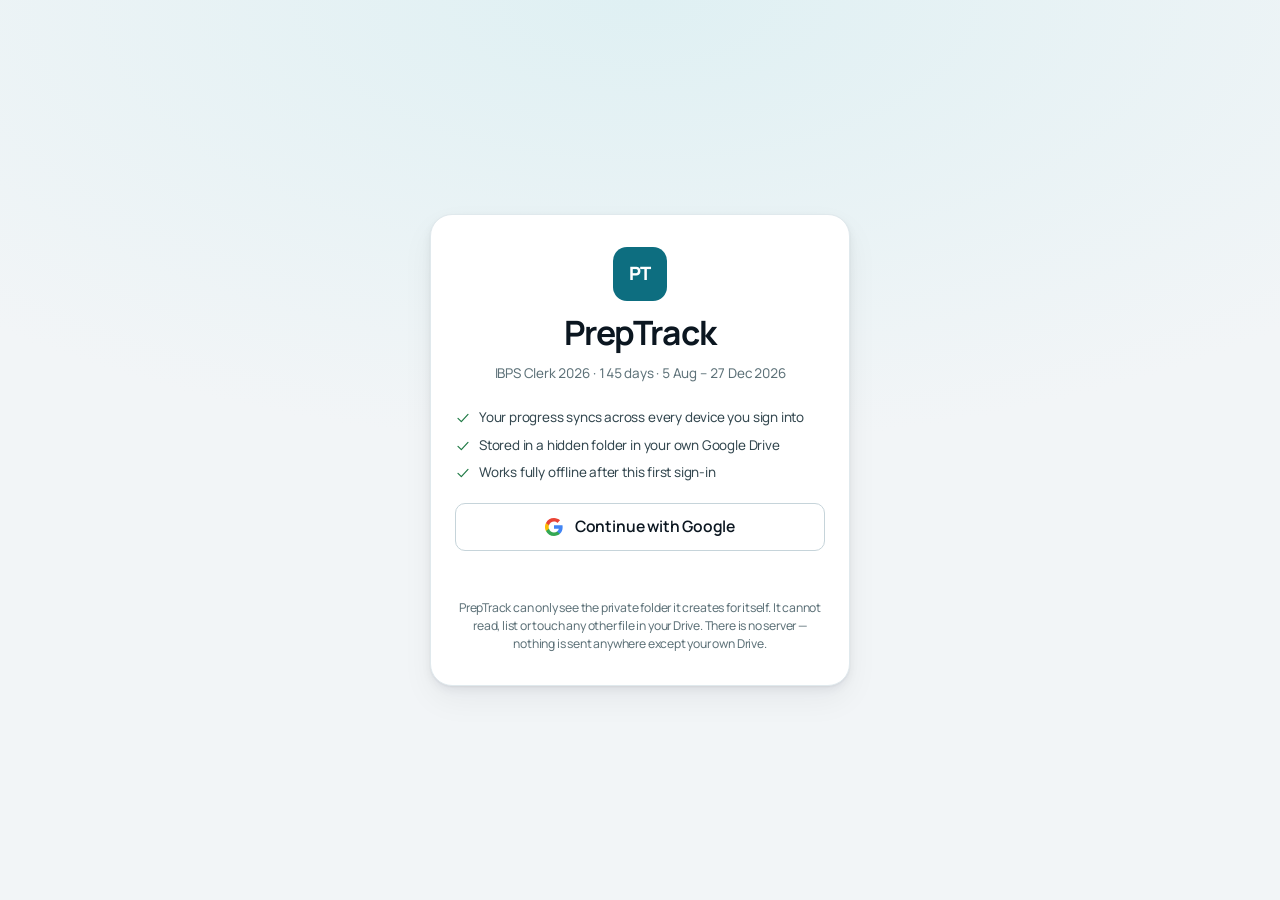
==== commit 27a93cb4: "Final QA sweep: fix broken iOS install and four drifted strings Verification pass over the whole app" ====
--- a/index.html
+++ b/index.html
@@ -16,6 +16,15 @@
   <link rel="stylesheet" href="./css/base.css">
   <link rel="stylesheet" href="./css/layout.css">
   <link rel="stylesheet" href="./css/components.css">
+  <!-- iOS ignores the web manifest for these. Without apple-touch-icon it uses a
+       SCREENSHOT of the page as the home-screen icon, and without
+       apple-mobile-web-app-capable it opens inside Safari chrome rather than
+       standalone. Both are required for "Add to Home Screen" to look like an app. -->
+  <link rel="apple-touch-icon" href="./assets/icons/icon-180.png">
+  <meta name="apple-mobile-web-app-capable" content="yes">
+  <meta name="apple-mobile-web-app-status-bar-style" content="black-translucent">
+  <meta name="apple-mobile-web-app-title" content="PrepTrack">
+  <meta name="mobile-web-app-capable" content="yes">
 </head>
 <body>
   <noscript>
--- a/css/tokens.css
+++ b/css/tokens.css
@@ -1,53 +1,58 @@
 /* ============================================================================
-   Design tokens — every colour, size and space decision lives here.
-   No component file hardcodes a colour.
-
-   Palette logic: a single deep-teal accent against neutrals that are biased
-   toward it, so nothing reads as an unconsidered grey. Light mode is a cool
-   paper, not pure white. Dark mode is a deep blue-black, not pure black —
-   pure black crushes shadow and makes elevation impossible to read.
+   Design tokens.
+
+   Palette logic. Light mode is a cool paper, never pure white — pure white glares
+   under a study lamp at 6 a.m. Dark mode is a deep blue-black, never pure black —
+   pure black crushes shadow, so elevation becomes unreadable and everything looks
+   flat. Neutrals are biased toward the accent hue so no grey reads as accidental.
+
+   Text sits at three deliberate levels (ink / ink-2 / muted) rather than one
+   colour at three opacities: real colour steps stay legible on both grounds.
    ========================================================================== */
 
 :root {
   color-scheme: light dark;
 
   /* ---- neutrals, light ---- */
-  --bg:          #f7f9fa;
+  --bg:          #f2f5f7;
+  --bg-tint:     #e8eff2;
   --surface:     #ffffff;
-  --surface-2:   #eff4f6;
-  --surface-3:   #e5ecef;
-  --ink:         #0d1a21;
-  --ink-2:       #34474f;
-  --muted:       #647882;
-  --rule:        #e2eaee;
-  --rule-strong: #c8d5db;
+  --surface-2:   #eef3f6;
+  --surface-3:   #e3ebef;
+  --ink:         #0b1620;
+  --ink-2:       #33474f;
+  --muted:       #5e7279;
+  --rule:        #e0e9ed;
+  --rule-strong: #c6d4da;
 
   /* ---- accent ---- */
-  --accent:       #0f6e80;
-  --accent-hover: #0b5766;
-  --accent-soft:  #e2f0f3;
-  --accent-line:  #9fcdd6;
+  --accent:       #0d6e80;
+  --accent-hover: #0a5765;
+  --accent-soft:  #dff0f3;
+  --accent-line:  #93cbd6;
   --accent-ink:   #ffffff;
 
-  /* ---- semantic, deliberately separate from the accent ---- */
-  --good:        #257a49;
-  --good-soft:   #e2f1e8;
+  /* ---- semantic ---- */
+  --good:        #1f7a45;
+  --good-soft:   #ddf0e6;
   --warn:        #8a5210;
   --warn-soft:   #f9efdf;
   --danger:      #a83232;
   --danger-soft: #f9e7e7;
 
-  /* ---- subject keys: a real information channel, identical in every view ---- */
-  --reasoning:      #0f6e80;
-  --reasoning-soft: #e2f0f3;
+  /* ---- subject keys ---- */
+  --reasoning:      #0d6e80;
+  --reasoning-soft: #dff0f3;
   --quant:          #6a4a92;
-  --quant-soft:     #eee9f5;
-  --english:        #257a49;
-  --english-soft:   #e2f1e8;
+  --quant-soft:     #ede8f5;
+  --english:        #1f7a45;
+  --english-soft:   #ddf0e6;
   --ga:             #8a5210;
   --ga-soft:        #f9efdf;
-  --neutral-key:    #647882;
-  --neutral-soft:   #eaeff1;
+  --computer:       #1f5fa8;
+  --computer-soft:  #e2ecf8;
+  --neutral-key:    #5e7279;
+  --neutral-soft:   #e8eef0;
 
   /* ---- type ---- */
   --font-ui:  'Manrope', system-ui, -apple-system, 'Segoe UI', Roboto, sans-serif;
@@ -61,116 +66,139 @@
   --step-3:  clamp(1.55rem, 1.33rem + 1.05vw, 2.10rem);
   --step-4:  clamp(2.00rem, 1.62rem + 1.90vw, 3.00rem);
 
-  --tracking-tight: -0.021em;
-  --tracking-snug:  -0.011em;
+  --tracking-tight: -0.024em;
+  --tracking-snug:  -0.012em;
   --tracking-wide:   0.075em;
 
-  /* ---- space, 4px base ---- */
+  /* ---- space ---- */
   --sp-1: 0.25rem; --sp-2: 0.5rem;  --sp-3: 0.75rem; --sp-4: 1rem;
   --sp-5: 1.5rem;  --sp-6: 2rem;    --sp-7: 3rem;    --sp-8: 4rem;
 
-  --radius-sm: 8px;
-  --radius:    13px;
-  --radius-lg: 20px;
-
-  /* Layered, low-opacity shadows read as depth rather than as a drop shadow. */
-  --shadow-1: 0 1px 1px rgb(13 26 33 / 4%), 0 2px 6px rgb(13 26 33 / 4%);
-  --shadow-2: 0 1px 2px rgb(13 26 33 / 5%), 0 6px 16px rgb(13 26 33 / 7%),
-              0 12px 32px rgb(13 26 33 / 4%);
-  --shadow-3: 0 2px 4px rgb(13 26 33 / 6%), 0 16px 40px rgb(13 26 33 / 12%);
-  --ring: 0 0 0 1px var(--rule);
-
-  --nav-w:        248px;
-  --nav-w-mini:   72px;
+  --radius-sm: 10px;
+  --radius:    16px;
+  --radius-lg: 22px;
+
+  /* Three stacked layers per shadow: a contact edge, a near diffusion and a far
+     ambient one. That is what separates depth from a grey blur. */
+  --shadow-1: 0 1px 1px rgb(11 22 32 / 4%),
+              0 2px 4px rgb(11 22 32 / 4%);
+  --shadow-2: 0 1px 2px rgb(11 22 32 / 5%),
+              0 4px 10px rgb(11 22 32 / 6%),
+              0 14px 32px rgb(11 22 32 / 5%);
+  --shadow-3: 0 2px 4px rgb(11 22 32 / 7%),
+              0 10px 24px rgb(11 22 32 / 10%),
+              0 28px 60px rgb(11 22 32 / 12%);
+  --glow-accent: 0 4px 14px color-mix(in srgb, var(--accent) 26%, transparent);
+
+  --nav-w:        250px;
+  --nav-w-mini:   74px;
   --nav-h:        62px;
   --header-h:     58px;
   --content-max:  1160px;
 
-  --ease: cubic-bezier(0.22, 0.72, 0.28, 1);
+  --ease:   cubic-bezier(0.22, 0.72, 0.28, 1);
+  --ease-out: cubic-bezier(0.16, 1, 0.3, 1);
+  --spring: linear(0, 0.006, 0.025 2.8%, 0.101 6.1%, 0.539 18.9%, 0.721 25.3%,
+                   0.849 31.5%, 0.937 38.1%, 0.968 41.8%, 0.991 45.7%, 1.006 50.1%,
+                   1.015 60.2%, 1.006 80.2%, 1);
+
   --focus-ring: 2px solid var(--accent);
   --focus-offset: 2px;
 }
 
-/* ---------------------------------------------------------------- dark
-   Tokens are redefined here; components are never styled inside a media query. */
+/* ---------------------------------------------------------------- dark */
 @media (prefers-color-scheme: dark) {
   :root {
-    --bg:          #090e12;
-    --surface:     #10171d;
-    --surface-2:   #17212a;
-    --surface-3:   #1f2c36;
-    --ink:         #e9eff3;
-    --ink-2:       #b3c3cd;
-    --muted:       #7d919d;
-    --rule:        #1d2831;
-    --rule-strong: #2c3b46;
-
-    --accent:       #4ec3dc;
-    --accent-hover: #74d3e7;
-    --accent-soft:  #0d2a33;
-    --accent-line:  #1f4d5b;
-    --accent-ink:   #04161c;
-
-    --good:        #58c489;
-    --good-soft:   #10281c;
-    --warn:        #dda75d;
-    --warn-soft:   #2e2410;
-    --danger:      #e58b8b;
-    --danger-soft: #301a1a;
-
-    --reasoning:      #4ec3dc;
-    --reasoning-soft: #0d2a33;
-    --quant:          #b79ae0;
-    --quant-soft:     #221c33;
-    --english:        #58c489;
-    --english-soft:   #10281c;
-    --ga:             #dda75d;
-    --ga-soft:        #2e2410;
-    --neutral-key:    #7d919d;
-    --neutral-soft:   #1a242c;
-
-    --shadow-1: 0 1px 2px rgb(0 0 0 / 40%);
-    --shadow-2: 0 2px 6px rgb(0 0 0 / 40%), 0 12px 32px rgb(0 0 0 / 34%);
-    --shadow-3: 0 4px 10px rgb(0 0 0 / 45%), 0 20px 48px rgb(0 0 0 / 40%);
+    --bg:          #070b0f;
+    --bg-tint:     #0b1218;
+    --surface:     #0f161d;
+    --surface-2:   #16202a;
+    --surface-3:   #1e2b36;
+    --ink:         #eef4f8;
+    --ink-2:       #b6c6d1;
+    --muted:       #7d92a0;
+    --rule:        #1b2732;
+    --rule-strong: #2b3b48;
+
+    --accent:       #48c8e0;
+    --accent-hover: #6fd8ec;
+    --accent-soft:  #0b2a34;
+    --accent-line:  #1e5364;
+    --accent-ink:   #04151b;
+
+    --good:        #4fcb8b;
+    --good-soft:   #0d2a1d;
+    --warn:        #e0aa5f;
+    --warn-soft:   #2f2510;
+    --danger:      #ec8b8b;
+    --danger-soft: #331a1a;
+
+    --reasoning:      #48c8e0;
+    --reasoning-soft: #0b2a34;
+    --quant:          #bb9fe6;
+    --quant-soft:     #221c34;
+    --english:        #4fcb8b;
+    --english-soft:   #0d2a1d;
+    --ga:             #e0aa5f;
+    --ga-soft:        #2f2510;
+    --computer:       #6aa8e8;
+    --computer-soft:  #0f2438;
+    --neutral-key:    #7d92a0;
+    --neutral-soft:   #18222c;
+
+    /* Dark surfaces read as lit by a rim highlight, not by a drop shadow. */
+    --shadow-1: 0 1px 2px rgb(0 0 0 / 45%),
+                inset 0 1px 0 rgb(255 255 255 / 4%);
+    --shadow-2: 0 2px 6px rgb(0 0 0 / 45%), 0 12px 30px rgb(0 0 0 / 38%),
+                inset 0 1px 0 rgb(255 255 255 / 5%);
+    --shadow-3: 0 4px 12px rgb(0 0 0 / 50%), 0 24px 56px rgb(0 0 0 / 46%),
+                inset 0 1px 0 rgb(255 255 255 / 6%);
+    --glow-accent: 0 4px 18px color-mix(in srgb, var(--accent) 30%, transparent);
   }
 }
 
-/* The manual toggle must beat the media query in BOTH directions. */
 :root[data-theme='dark'] {
-  --bg: #090e12; --surface: #10171d; --surface-2: #17212a; --surface-3: #1f2c36;
-  --ink: #e9eff3; --ink-2: #b3c3cd; --muted: #7d919d;
-  --rule: #1d2831; --rule-strong: #2c3b46;
-  --accent: #4ec3dc; --accent-hover: #74d3e7; --accent-soft: #0d2a33;
-  --accent-line: #1f4d5b; --accent-ink: #04161c;
-  --good: #58c489; --good-soft: #10281c;
-  --warn: #dda75d; --warn-soft: #2e2410;
-  --danger: #e58b8b; --danger-soft: #301a1a;
-  --reasoning: #4ec3dc; --reasoning-soft: #0d2a33;
-  --quant: #b79ae0;    --quant-soft: #221c33;
-  --english: #58c489;  --english-soft: #10281c;
-  --ga: #dda75d;       --ga-soft: #2e2410;
-  --neutral-key: #7d919d; --neutral-soft: #1a242c;
-  --shadow-1: 0 1px 2px rgb(0 0 0 / 40%);
-  --shadow-2: 0 2px 6px rgb(0 0 0 / 40%), 0 12px 32px rgb(0 0 0 / 34%);
-  --shadow-3: 0 4px 10px rgb(0 0 0 / 45%), 0 20px 48px rgb(0 0 0 / 40%);
+  --bg: #070b0f; --bg-tint: #0b1218; --surface: #0f161d; --surface-2: #16202a; --surface-3: #1e2b36;
+  --ink: #eef4f8; --ink-2: #b6c6d1; --muted: #7d92a0;
+  --rule: #1b2732; --rule-strong: #2b3b48;
+  --accent: #48c8e0; --accent-hover: #6fd8ec; --accent-soft: #0b2a34;
+  --accent-line: #1e5364; --accent-ink: #04151b;
+  --good: #4fcb8b; --good-soft: #0d2a1d;
+  --warn: #e0aa5f; --warn-soft: #2f2510;
+  --danger: #ec8b8b; --danger-soft: #331a1a;
+  --reasoning: #48c8e0; --reasoning-soft: #0b2a34;
+  --quant: #bb9fe6;    --quant-soft: #221c34;
+  --english: #4fcb8b;  --english-soft: #0d2a1d;
+  --ga: #e0aa5f;       --ga-soft: #2f2510;
+  --computer: #6aa8e8; --computer-soft: #0f2438;
+  --neutral-key: #7d92a0; --neutral-soft: #18222c;
+  --shadow-1: 0 1px 2px rgb(0 0 0 / 45%), inset 0 1px 0 rgb(255 255 255 / 4%);
+  --shadow-2: 0 2px 6px rgb(0 0 0 / 45%), 0 12px 30px rgb(0 0 0 / 38%),
+              inset 0 1px 0 rgb(255 255 255 / 5%);
+  --shadow-3: 0 4px 12px rgb(0 0 0 / 50%), 0 24px 56px rgb(0 0 0 / 46%),
+              inset 0 1px 0 rgb(255 255 255 / 6%);
+  --glow-accent: 0 4px 18px color-mix(in srgb, var(--accent) 30%, transparent);
 }
 
 :root[data-theme='light'] {
-  --bg: #f7f9fa; --surface: #ffffff; --surface-2: #eff4f6; --surface-3: #e5ecef;
-  --ink: #0d1a21; --ink-2: #34474f; --muted: #647882;
-  --rule: #e2eaee; --rule-strong: #c8d5db;
-  --accent: #0f6e80; --accent-hover: #0b5766; --accent-soft: #e2f0f3;
-  --accent-line: #9fcdd6; --accent-ink: #ffffff;
-  --good: #257a49; --good-soft: #e2f1e8;
+  --bg: #f2f5f7; --bg-tint: #e8eff2; --surface: #ffffff; --surface-2: #eef3f6; --surface-3: #e3ebef;
+  --ink: #0b1620; --ink-2: #33474f; --muted: #5e7279;
+  --rule: #e0e9ed; --rule-strong: #c6d4da;
+  --accent: #0d6e80; --accent-hover: #0a5765; --accent-soft: #dff0f3;
+  --accent-line: #93cbd6; --accent-ink: #ffffff;
+  --good: #1f7a45; --good-soft: #ddf0e6;
   --warn: #8a5210; --warn-soft: #f9efdf;
   --danger: #a83232; --danger-soft: #f9e7e7;
-  --reasoning: #0f6e80; --reasoning-soft: #e2f0f3;
-  --quant: #6a4a92;    --quant-soft: #eee9f5;
-  --english: #257a49;  --english-soft: #e2f1e8;
+  --reasoning: #0d6e80; --reasoning-soft: #dff0f3;
+  --quant: #6a4a92;    --quant-soft: #ede8f5;
+  --english: #1f7a45;  --english-soft: #ddf0e6;
   --ga: #8a5210;       --ga-soft: #f9efdf;
-  --neutral-key: #647882; --neutral-soft: #eaeff1;
-  --shadow-1: 0 1px 1px rgb(13 26 33 / 4%), 0 2px 6px rgb(13 26 33 / 4%);
-  --shadow-2: 0 1px 2px rgb(13 26 33 / 5%), 0 6px 16px rgb(13 26 33 / 7%),
-              0 12px 32px rgb(13 26 33 / 4%);
-  --shadow-3: 0 2px 4px rgb(13 26 33 / 6%), 0 16px 40px rgb(13 26 33 / 12%);
-}
+  --computer: #1f5fa8; --computer-soft: #e2ecf8;
+  --neutral-key: #5e7279; --neutral-soft: #e8eef0;
+  --shadow-1: 0 1px 1px rgb(11 22 32 / 4%), 0 2px 4px rgb(11 22 32 / 4%);
+  --shadow-2: 0 1px 2px rgb(11 22 32 / 5%), 0 4px 10px rgb(11 22 32 / 6%),
+              0 14px 32px rgb(11 22 32 / 5%);
+  --shadow-3: 0 2px 4px rgb(11 22 32 / 7%), 0 10px 24px rgb(11 22 32 / 10%),
+              0 28px 60px rgb(11 22 32 / 12%);
+  --glow-accent: 0 4px 14px color-mix(in srgb, var(--accent) 26%, transparent);
+}
--- a/css/base.css
+++ b/css/base.css
@@ -26,6 +26,11 @@
 }
 
 img, video { display: block; max-width: 100%; }
+
+/* The UA rule [hidden]{display:none} is a plain element rule, so ANY class that
+   sets its own display silently defeats it — which is how a "Day complete" chip
+   ended up showing at 0 of 6 blocks. This has to win. */
+[hidden] { display: none !important; }
 
 /* SVGs get an explicit default size. Without this a viewBox-only icon has no
    intrinsic dimensions and expands to fill its container — the bug that made
--- a/css/layout.css
+++ b/css/layout.css
@@ -102,7 +102,7 @@
   bottom: 0; left: 0; right: 0;
   z-index: 40;
   display: grid;
-  grid-template-columns: repeat(5, 1fr);
+  grid-template-columns: repeat(6, 1fr);
   background: color-mix(in srgb, var(--surface) 92%, transparent);
   backdrop-filter: saturate(1.5) blur(14px);
   -webkit-backdrop-filter: saturate(1.5) blur(14px);
@@ -112,6 +112,7 @@
 
 .nav-item {
   position: relative;
+  min-width: 0;
   display: flex;
   flex-direction: column;
   align-items: center;
@@ -120,7 +121,7 @@
   min-height: var(--nav-h);
   padding: var(--sp-2) var(--sp-1);
   color: var(--muted);
-  font-size: 0.67rem;
+  font-size: 0.62rem;
   font-weight: 650;
   letter-spacing: 0.005em;
   text-decoration: none;
@@ -155,7 +156,7 @@
 /* ---------------------------------------------------------------- tablet */
 @media (min-width: 600px) {
   .app-main { padding: var(--sp-5) var(--sp-5) calc(var(--nav-h) + var(--sp-7)); }
-  .nav-item { font-size: 0.72rem; }
+  .nav-item { font-size: 0.7rem; }
 }
 
 /* ---------------------------------------------------------------- desktop */
@@ -213,7 +214,10 @@
     white-space: nowrap;
   }
 
-  .nav-item::before { content: none; }
+  /* Must match the mobile rule's specificity or it never wins: that rule is
+     .nav-item[aria-current='page']::before (0,2,1), not .nav-item::before (0,1,1). */
+  .nav-item::before,
+  .nav-item[aria-current='page']::before { content: none; }
 
   .nav-item:hover { background: var(--surface-2); }
 
--- a/css/components.css
+++ b/css/components.css
@@ -73,6 +73,7 @@
 .chip--quant     { background: var(--quant-soft);     color: var(--quant); }
 .chip--english   { background: var(--english-soft);   color: var(--english); }
 .chip--ga        { background: var(--ga-soft);        color: var(--ga); }
+.chip--computer  { background: var(--computer-soft);  color: var(--computer); }
 
 /* ---------------------------------------------------------------- progress dots */
 .dots { display: flex; align-items: center; gap: 6px; }
@@ -408,14 +409,14 @@
 .toast {
   position: fixed;
   left: 50%;
-  bottom: calc(var(--nav-height) + var(--sp-4));
+  bottom: calc(var(--nav-h) + var(--sp-4));
   transform: translate(-50%, 200%);
   z-index: 50;
   max-width: min(92vw, 420px);
   padding: var(--sp-3) var(--sp-4);
   border-radius: var(--radius);
   background: var(--ink);
-  color: var(--paper);
+  color: var(--bg);
   font-size: var(--step--1);
   font-weight: 600;
   box-shadow: var(--shadow-2);
@@ -437,7 +438,7 @@
   padding: var(--sp-5) var(--sp-4);
   background:
     radial-gradient(120% 80% at 50% 0%, var(--accent-soft) 0%, transparent 62%),
-    var(--paper);
+    var(--bg);
 }
 
 .gate__card {
@@ -652,3 +653,850 @@
 }
 
 .wk-nav { display: flex; gap: var(--sp-2); justify-content: space-between; flex-wrap: wrap; }
+
+/* ============================================================================
+   iOS-style grouped inset lists + premium motion.
+   Depth comes from layered translucency and hairlines, not from heavy borders;
+   feedback comes from a small scale on press, which is what makes a tap feel
+   physical rather than merely registered.
+   ========================================================================== */
+
+:root {
+  --spring: linear(0, 0.006, 0.025 2.8%, 0.101 6.1%, 0.539 18.9%, 0.721 25.3%,
+                   0.849 31.5%, 0.937 38.1%, 0.968 41.8%, 0.991 45.7%, 1.006 50.1%,
+                   1.015 60.2%, 1.006 80.2%, 1);
+  --hairline: color-mix(in srgb, var(--rule) 88%, transparent);
+}
+
+.ios-section { display: flex; flex-direction: column; gap: var(--sp-2); }
+
+.ios-section__title {
+  padding-inline: var(--sp-1);
+  font-size: var(--step--2);
+  font-weight: 700;
+  letter-spacing: var(--tracking-wide);
+  text-transform: uppercase;
+  color: var(--muted);
+}
+
+.ios-section__note {
+  padding-inline: var(--sp-1);
+  font-size: var(--step--1);
+  line-height: 1.45;
+  color: var(--muted);
+}
+
+.ios-group {
+  background: var(--surface);
+  border: 1px solid var(--rule);
+  border-radius: 16px;
+  overflow: hidden;
+  box-shadow: var(--shadow-1);
+}
+.ios-group--hero { padding: var(--sp-4); }
+
+.ios-row {
+  display: flex;
+  align-items: center;
+  gap: var(--sp-4);
+  min-height: 56px;
+  padding: var(--sp-3) var(--sp-4);
+  position: relative;
+  transition: background 0.16s var(--ease);
+}
+
+/* Hairline inset from the left, the way iOS insets separators past the label. */
+.ios-row + .ios-row::before {
+  content: '';
+  position: absolute;
+  top: 0; left: var(--sp-4); right: 0;
+  height: 1px;
+  background: var(--hairline);
+}
+
+.ios-row__text  { flex: 1; min-width: 0; }
+.ios-row__label { font-weight: 600; letter-spacing: var(--tracking-snug); }
+.ios-row__desc  { margin-top: 2px; font-size: var(--step--1); line-height: 1.4; color: var(--muted); }
+.ios-row__control { flex: none; }
+.ios-value { font-family: var(--font-num); font-weight: 600; color: var(--muted); }
+
+/* ---------------------------------------------------------------- sync hero */
+.sync-hero { display: flex; flex-direction: column; gap: var(--sp-3); }
+.sync-hero__top { display: flex; align-items: center; gap: var(--sp-3); }
+
+.sync-hero__avatar {
+  display: grid;
+  place-items: center;
+  width: 42px; height: 42px;
+  flex: none;
+  border-radius: 50%;
+  overflow: hidden;
+  background: linear-gradient(145deg, var(--accent), color-mix(in srgb, var(--accent) 65%, #000));
+  color: var(--accent-ink);
+  font-weight: 800;
+  font-size: var(--step-1);
+}
+.sync-hero__avatar img { width: 100%; height: 100%; object-fit: cover; }
+
+.sync-hero__who  { flex: 1; min-width: 0; }
+.sync-hero__name { font-weight: 700; letter-spacing: var(--tracking-snug); }
+.sync-hero__mail {
+  font-size: var(--step--1);
+  color: var(--muted);
+  overflow: hidden; text-overflow: ellipsis; white-space: nowrap;
+}
+.sync-hero__msg { font-size: var(--step--1); line-height: 1.45; color: var(--muted); }
+.sync-hero__actions { display: flex; gap: var(--sp-2); flex-wrap: wrap; }
+.sync-hero__actions .btn { flex: 1; min-width: 150px; }
+
+.status-pill {
+  display: inline-flex;
+  align-items: center;
+  gap: 6px;
+  flex: none;
+  padding: 4px 10px;
+  border-radius: 999px;
+  background: var(--neutral-soft);
+  color: var(--muted);
+  font-size: var(--step--2);
+  font-weight: 700;
+  letter-spacing: 0.01em;
+}
+.status-pill__dot { width: 6px; height: 6px; border-radius: 50%; background: currentColor; }
+.status-pill--good   { background: var(--good-soft);   color: var(--good); }
+.status-pill--accent { background: var(--accent-soft); color: var(--accent); }
+.status-pill--warn   { background: var(--warn-soft);   color: var(--warn); }
+.status-pill--danger { background: var(--danger-soft); color: var(--danger); }
+.status-pill--accent .status-pill__dot { animation: pip-pulse 1.1s var(--ease) infinite; }
+
+/* ---------------------------------------------------------------- advanced */
+.ios-advanced summary {
+  display: flex;
+  align-items: center;
+  justify-content: space-between;
+  padding: var(--sp-3) var(--sp-1);
+  cursor: pointer;
+  font-size: var(--step--1);
+  font-weight: 700;
+  letter-spacing: var(--tracking-wide);
+  text-transform: uppercase;
+  color: var(--muted);
+  list-style: none;
+}
+.ios-advanced summary::-webkit-details-marker { display: none; }
+.ios-advanced summary .icon { width: 15px; height: 15px; transition: rotate 0.22s var(--ease); }
+.ios-advanced[open] summary .icon { rotate: 90deg; }
+
+/* ---------------------------------------------------------------- press feedback
+   A tap should feel physical. 0.97 is enough to register and small enough never
+   to look like a bounce; the spring curve stops it feeling mechanical. */
+@media (hover: none) {
+  .block-card:active, .wk-card:active, .ios-group:active { scale: 0.995; }
+}
+
+.btn { transition: background 0.15s var(--ease), border-color 0.15s var(--ease),
+                   color 0.15s var(--ease), scale 0.18s var(--spring), box-shadow 0.18s var(--ease); }
+.btn:active:not(:disabled) { scale: 0.97; translate: none; }
+
+.nav-item:active { scale: 0.94; }
+.icon-btn:active, .nav-toggle:active { scale: 0.9; }
+.chip { transition: background 0.16s var(--ease); }
+
+/* Entry animation without JS. Progressive: browsers without @starting-style
+   simply render the final state. */
+@supports (transition-behavior: allow-discrete) {
+  .view > * {
+    transition: opacity 0.32s var(--ease), translate 0.32s var(--ease);
+  }
+  @starting-style {
+    .view > * { opacity: 0; translate: 0 8px; }
+  }
+}
+
+/* Stagger the block list so the day reads as a sequence, not a dump. */
+.block-list > .block-card { animation: card-in 0.34s var(--ease) both; }
+.block-list > .block-card:nth-child(1) { animation-delay: 0.02s; }
+.block-list > .block-card:nth-child(2) { animation-delay: 0.05s; }
+.block-list > .block-card:nth-child(3) { animation-delay: 0.08s; }
+.block-list > .block-card:nth-child(4) { animation-delay: 0.11s; }
+.block-list > .block-card:nth-child(5) { animation-delay: 0.14s; }
+.block-list > .block-card:nth-child(6) { animation-delay: 0.17s; }
+
+@keyframes card-in {
+  from { opacity: 0; translate: 0 10px; }
+  to   { opacity: 1; translate: 0 0; }
+}
+
+/* The completion moment: earned, not childish. A single settle, no confetti. */
+.block-card.is-done .btn--done { animation: settle 0.42s var(--spring) both; }
+@keyframes settle {
+  0%   { scale: 1; }
+  38%  { scale: 1.045; }
+  100% { scale: 1; }
+}
+
+@media (prefers-reduced-motion: reduce) {
+  .block-list > .block-card,
+  .block-card.is-done .btn--done { animation: none; }
+  .btn:active:not(:disabled), .nav-item:active,
+  .icon-btn:active, .nav-toggle:active { scale: 1; }
+}
+
+/* ============================================================================
+   Mastery sheet — native <dialog>. Bottom sheet on phones, modal on desktop.
+   ========================================================================== */
+
+.block-actions {
+  display: flex;
+  gap: var(--sp-2);
+  margin-top: var(--sp-4);
+  flex-wrap: wrap;
+}
+.block-actions .btn { flex: 1 1 160px; }
+
+.btn--ghost {
+  background: var(--surface-2);
+  border-color: transparent;
+  color: var(--ink-2);
+  font-weight: 600;
+}
+.btn--ghost:hover { background: var(--surface-3); border-color: var(--rule); color: var(--ink); }
+
+.ms {
+  width: 100%;
+  max-width: 720px;
+  max-height: 92dvh;
+  margin: auto auto 0;
+  padding: 0;
+  border: none;
+  border-radius: 22px 22px 0 0;
+  background: var(--surface);
+  color: var(--ink);
+  box-shadow: var(--shadow-3);
+  overflow: hidden;
+  animation: sheet-up 0.34s var(--ease) both;
+}
+
+.ms::backdrop {
+  background: rgb(6 10 13 / 48%);
+  backdrop-filter: blur(3px);
+  animation: fade-in 0.28s var(--ease) both;
+}
+
+@keyframes sheet-up { from { translate: 0 100%; } to { translate: 0 0; } }
+@keyframes fade-in  { from { opacity: 0; } to { opacity: 1; } }
+
+.ms-grabber {
+  width: 38px; height: 4px;
+  margin: 9px auto 0;
+  border-radius: 999px;
+  background: var(--rule-strong);
+}
+
+.ms-head {
+  position: sticky;
+  top: 0;
+  z-index: 2;
+  display: flex;
+  align-items: flex-start;
+  justify-content: space-between;
+  gap: var(--sp-3);
+  padding: var(--sp-3) var(--sp-4) var(--sp-3);
+  background: color-mix(in srgb, var(--surface) 92%, transparent);
+  backdrop-filter: blur(12px);
+  border-bottom: 1px solid var(--rule);
+}
+.ms-title { font-size: var(--step-2); margin-top: 2px; }
+
+.ms-body {
+  display: flex;
+  flex-direction: column;
+  gap: var(--sp-5);
+  padding: var(--sp-4) var(--sp-4) var(--sp-7);
+  overflow-y: auto;
+  overscroll-behavior: contain;
+  max-height: calc(92dvh - 92px);
+}
+
+.ms-loading, .ms-empty { padding: var(--sp-6) 0; text-align: center; color: var(--muted); }
+.ms-lede { font-size: var(--step-0); line-height: 1.6; color: var(--ink-2); }
+
+.ms-sec { display: flex; flex-direction: column; gap: var(--sp-3); }
+.ms-sec__title {
+  font-size: var(--step--2);
+  font-weight: 700;
+  letter-spacing: var(--tracking-wide);
+  text-transform: uppercase;
+  color: var(--muted);
+}
+
+.ms-sec--method {
+  padding: var(--sp-4);
+  background: var(--accent-soft);
+  border-radius: 14px;
+}
+.ms-sec--method .ms-sec__title { color: var(--accent); }
+
+.ms-prose { display: flex; flex-direction: column; gap: var(--sp-2); }
+.ms-prose p { font-size: var(--step-0); line-height: 1.62; }
+
+.ms-list { display: flex; flex-direction: column; gap: var(--sp-2); padding: 0; list-style: none; }
+.ms-list li {
+  position: relative;
+  padding-left: var(--sp-5);
+  font-size: var(--step-0);
+  line-height: 1.55;
+}
+.ms-list li::before {
+  content: '';
+  position: absolute;
+  left: 4px; top: 0.62em;
+  width: 6px; height: 6px;
+  border-radius: 50%;
+  background: var(--rule-strong);
+}
+.ms-list--good li::before { background: var(--good); }
+.ms-list--bad  li::before { background: var(--danger); }
+
+.ms-res { display: flex; flex-direction: column; gap: var(--sp-3); }
+
+.ms-copyrow {
+  display: flex;
+  align-items: flex-start;
+  justify-content: space-between;
+  gap: var(--sp-3);
+  padding: var(--sp-3);
+  background: var(--surface-2);
+  border-radius: 12px;
+  flex-wrap: wrap;
+}
+.ms-copyrow__label {
+  font-size: var(--step--2);
+  font-weight: 700;
+  letter-spacing: var(--tracking-wide);
+  text-transform: uppercase;
+  color: var(--muted);
+  margin-bottom: 5px;
+}
+.ms-copyrow > div:first-child { flex: 1 1 220px; min-width: 0; }
+.ms-copyrow .btn { flex: none; }
+
+.ms-code {
+  display: block;
+  font-family: var(--font-num);
+  font-size: var(--step--1);
+  line-height: 1.5;
+  color: var(--ink-2);
+  word-break: break-word;
+}
+.ms-code--long {
+  max-height: 7.5em;
+  overflow-y: auto;
+  padding-right: var(--sp-2);
+}
+
+.copy-btn.is-copied {
+  background: var(--good-soft);
+  border-color: var(--good);
+  color: var(--good);
+}
+
+@media (min-width: 700px) {
+  .ms {
+    margin: auto;
+    border-radius: 20px;
+    max-height: 86dvh;
+    animation: sheet-in 0.3s var(--ease) both;
+  }
+  .ms-body { max-height: calc(86dvh - 96px); padding-inline: var(--sp-5); }
+  .ms-grabber { display: none; }
+  @keyframes sheet-in {
+    from { opacity: 0; scale: 0.97; translate: 0 10px; }
+    to   { opacity: 1; scale: 1; translate: 0 0; }
+  }
+}
+
+@media (prefers-reduced-motion: reduce) {
+  .ms, .ms::backdrop { animation: none; }
+}
+
+/* ============================================================================
+   Depth pass. The page should read as lit surfaces on a ground, not as boxes.
+   ========================================================================== */
+
+body {
+  background:
+    radial-gradient(120% 70% at 12% -8%, var(--bg-tint) 0%, transparent 58%),
+    radial-gradient(90% 60% at 100% 0%, color-mix(in srgb, var(--accent) 6%, transparent) 0%, transparent 52%),
+    var(--bg);
+  background-attachment: fixed;
+}
+
+/* Replace the flat top-gradient with a true 1px rim highlight — this is what
+   makes a surface look lit rather than merely filled. */
+.card, .day-head, .block-card, .stat, .ios-group, .wk-card, .wk-tablewrap {
+  background-image: none;
+  position: relative;
+}
+.card::after, .day-head::after, .block-card::after, .ios-group::after,
+.wk-card::after, .wk-tablewrap::after {
+  content: '';
+  position: absolute;
+  inset: 0 0 auto;
+  height: 1px;
+  border-radius: inherit;
+  background: linear-gradient(90deg,
+    transparent, color-mix(in srgb, var(--ink) 7%, transparent) 22%,
+    color-mix(in srgb, var(--ink) 7%, transparent) 78%, transparent);
+  pointer-events: none;
+  opacity: 0.75;
+}
+:root[data-theme='dark'] .card::after,
+:root[data-theme='dark'] .block-card::after,
+:root[data-theme='dark'] .ios-group::after {
+  background: linear-gradient(90deg,
+    transparent, rgb(255 255 255 / 8%) 22%, rgb(255 255 255 / 8%) 78%, transparent);
+}
+
+.card, .day-head, .ios-group, .wk-card, .wk-tablewrap { border-radius: var(--radius); }
+.block-card { border-radius: var(--radius); }
+
+/* ---------------------------------------------------------------- day header */
+.day-head {
+  background:
+    linear-gradient(160deg, color-mix(in srgb, var(--accent) 7%, transparent), transparent 46%),
+    var(--surface);
+  box-shadow: var(--shadow-2);
+}
+.day-number {
+  font-family: var(--font-num);
+  font-weight: 600;
+  letter-spacing: -0.03em;
+  background: linear-gradient(170deg, var(--ink), color-mix(in srgb, var(--ink) 62%, var(--accent)));
+  -webkit-background-clip: text;
+  background-clip: text;
+  color: transparent;
+}
+
+/* ---------------------------------------------------------------- block card */
+.block-card {
+  border-left-width: 3px;
+  transition: box-shadow 0.24s var(--ease-out), border-color 0.24s var(--ease),
+              opacity 0.24s var(--ease), scale 0.2s var(--spring), translate 0.24s var(--ease-out);
+}
+.block-card.is-next {
+  box-shadow: var(--shadow-2), 0 0 0 1px color-mix(in srgb, var(--key, var(--accent)) 26%, transparent);
+  border-color: transparent;
+}
+.block-card.is-next::before {
+  content: '';
+  position: absolute;
+  inset: -1px;
+  border-radius: inherit;
+  background: linear-gradient(150deg, color-mix(in srgb, var(--key, var(--accent)) 9%, transparent), transparent 42%);
+  pointer-events: none;
+}
+@media (hover: hover) {
+  .block-card:not(.is-done):hover { translate: 0 -2px; box-shadow: var(--shadow-3); }
+}
+.block-card.is-done { opacity: 0.55; box-shadow: none; }
+
+.block-label { font-size: var(--step--2); letter-spacing: 0.09em; }
+.block-time {
+  background: color-mix(in srgb, var(--key, var(--neutral-key)) 11%, transparent);
+  color: var(--key, var(--muted));
+  font-weight: 600;
+}
+
+/* ---------------------------------------------------------------- buttons */
+.btn--primary {
+  background: linear-gradient(175deg,
+    color-mix(in srgb, var(--accent) 92%, #fff), var(--accent));
+  box-shadow: var(--glow-accent);
+}
+.btn--primary:hover {
+  background: linear-gradient(175deg, var(--accent), var(--accent-hover));
+  box-shadow: var(--glow-accent), var(--shadow-2);
+}
+
+/* ---------------------------------------------------------------- nav */
+.nav-item[aria-current='page'] { box-shadow: inset 0 0 0 1px color-mix(in srgb, var(--accent) 20%, transparent); }
+.app-nav { background: color-mix(in srgb, var(--surface) 78%, transparent); }
+@media (min-width: 1024px) { .app-nav { background: transparent; } }
+
+.app-header { box-shadow: 0 1px 0 var(--rule), 0 8px 24px -20px rgb(0 0 0 / 40%); }
+
+/* ---------------------------------------------------------------- chips */
+.chip {
+  box-shadow: inset 0 0 0 1px color-mix(in srgb, currentColor 12%, transparent);
+  font-weight: 700;
+}
+
+/* ---------------------------------------------------------------- dots */
+.dot.is-done {
+  background: var(--accent);
+  border-color: var(--accent);
+  box-shadow: 0 0 0 3px color-mix(in srgb, var(--accent) 16%, transparent);
+  animation: dot-pop 0.34s var(--spring) both;
+}
+@keyframes dot-pop { 0% { scale: 0.4; } 100% { scale: 1; } }
+
+/* ---------------------------------------------------------------- stat tiles */
+.stat {
+  background: linear-gradient(170deg, color-mix(in srgb, var(--accent) 5%, transparent), transparent 60%), var(--surface);
+  border-radius: 14px;
+}
+.stat-value { letter-spacing: -0.03em; }
+
+/* ---------------------------------------------------------------- sheet */
+.ms { border-radius: var(--radius-lg) var(--radius-lg) 0 0; }
+.ms-sec--method {
+  background: linear-gradient(165deg, var(--accent-soft), color-mix(in srgb, var(--accent-soft) 55%, transparent));
+  box-shadow: inset 0 0 0 1px color-mix(in srgb, var(--accent) 16%, transparent);
+}
+
+@media (prefers-reduced-motion: reduce) {
+  .dot.is-done { animation: none; }
+  .block-card:not(.is-done):hover { translate: none; }
+}
+
+/* ---------------------------------------------------------------- mock log */
+.mock-grid { display: flex; flex-direction: column; gap: var(--sp-2); }
+
+.mock-grid__head, .mock-grid__row {
+  display: grid;
+  grid-template-columns: minmax(0, 1.4fr) 1fr 1fr 0.9fr;
+  gap: var(--sp-2);
+  align-items: center;
+}
+.mock-grid__head {
+  padding-bottom: var(--sp-2);
+  border-bottom: 1px solid var(--rule);
+  font-size: var(--step--2);
+  font-weight: 700;
+  letter-spacing: var(--tracking-wide);
+  text-transform: uppercase;
+  color: var(--muted);
+}
+.mock-grid__head span:not(:first-child) { text-align: center; }
+.mock-grid__label { font-weight: 650; font-size: var(--step--1); }
+.mock-grid__score {
+  text-align: center;
+  font-family: var(--font-num);
+  font-weight: 600;
+  color: var(--accent);
+}
+.input--num { min-height: 42px; padding-inline: var(--sp-2); text-align: center; font-family: var(--font-num); }
+
+.mock-totals {
+  display: grid;
+  grid-template-columns: repeat(3, 1fr);
+  gap: var(--sp-2);
+  margin-top: var(--sp-4);
+}
+.mock-totals .stat { padding: var(--sp-3) var(--sp-2); text-align: center; align-items: center; }
+
+.mock-addrow {
+  display: grid;
+  grid-template-columns: minmax(96px, 0.6fr) minmax(0, 2fr) auto;
+  gap: var(--sp-2);
+  align-items: center;
+}
+@media (max-width: 520px) {
+  .mock-addrow { grid-template-columns: 1fr 1fr; }
+  .mock-addrow .input { grid-column: 1 / -1; }
+}
+
+.mock-errs { display: flex; flex-direction: column; gap: var(--sp-2); margin-top: var(--sp-3); }
+.mock-err {
+  display: flex;
+  align-items: center;
+  gap: var(--sp-3);
+  padding: var(--sp-2) var(--sp-3);
+  background: var(--surface-2);
+  border-radius: 10px;
+  animation: card-in 0.24s var(--ease) both;
+}
+.mock-err__text { flex: 1; min-width: 0; font-size: var(--step--1); line-height: 1.4; }
+.mock-err .icon-btn { width: 30px; height: 30px; }
+.mock-err .icon-btn .icon { width: 15px; height: 15px; }
+
+.mock-gate {
+  display: flex;
+  align-items: flex-start;
+  gap: var(--sp-2);
+  padding: var(--sp-3);
+  border: 1px dashed var(--warn);
+  border-radius: 10px;
+  background: var(--warn-soft);
+  color: var(--warn);
+  font-size: var(--step--1);
+  line-height: 1.45;
+}
+.mock-gate .icon { width: 17px; height: 17px; flex: none; margin-top: 1px; }
+
+/* ---------------------------------------------------------------- charts */
+.chart-wrap { display: flex; flex-direction: column; gap: var(--sp-2); }
+.chart { width: 100%; height: auto; overflow: visible; }
+.chart__grid { stroke: var(--rule); stroke-width: 1; }
+.chart__tick { fill: var(--muted); font-size: 8px; font-family: var(--font-num); }
+.chart__area { fill: color-mix(in srgb, var(--accent) 14%, transparent); }
+.chart__line {
+  fill: none; stroke: var(--accent); stroke-width: 2;
+  stroke-linecap: round; stroke-linejoin: round;
+  stroke-dasharray: 1000; stroke-dashoffset: 1000;
+  animation: draw 0.9s var(--ease-out) forwards;
+}
+@keyframes draw { to { stroke-dashoffset: 0; } }
+.chart__dot { fill: var(--accent); }
+.chart__dot--last {
+  fill: var(--surface); stroke: var(--accent); stroke-width: 2.5;
+  filter: drop-shadow(0 0 5px color-mix(in srgb, var(--accent) 55%, transparent));
+}
+.chart-legend { display: flex; align-items: center; justify-content: space-between; gap: var(--sp-2); flex-wrap: wrap; }
+.chart-empty {
+  padding: var(--sp-5) var(--sp-3);
+  text-align: center;
+  color: var(--muted);
+  font-size: var(--step--1);
+  border: 1px dashed var(--rule-strong);
+  border-radius: 12px;
+}
+
+.bars { display: flex; flex-direction: column; gap: var(--sp-3); }
+.bar { display: grid; grid-template-columns: 76px minmax(0, 1fr) 34px; gap: var(--sp-3); align-items: center; }
+.bar__label { font-size: var(--step--1); font-weight: 650; }
+.bar__track { height: 9px; background: var(--surface-2); border-radius: 999px; overflow: hidden; }
+.bar__fill {
+  height: 100%;
+  border-radius: 999px;
+  background: color-mix(in srgb, var(--accent) 70%, transparent);
+  animation: grow 0.6s var(--ease-out) both;
+  transform-origin: left;
+}
+.bar__fill--worst { background: linear-gradient(90deg, var(--danger), color-mix(in srgb, var(--danger) 70%, #000)); }
+.bar__value { text-align: right; font-size: var(--step--1); color: var(--muted); }
+@keyframes grow { from { scale: 0 1; } to { scale: 1 1; } }
+
+@media (prefers-reduced-motion: reduce) {
+  .chart__line { animation: none; stroke-dashoffset: 0; }
+  .bar__fill, .mock-err { animation: none; }
+}
+
+/* ---------------------------------------------------------------- revision grading */
+.rev-grade { display: flex; gap: 4px; flex: none; }
+.rev-grade .btn { min-height: 32px; padding-inline: var(--sp-2); font-size: var(--step--2); }
+.rev-grade__solid { border-color: var(--good); color: var(--good); }
+.rev-grade__solid:hover { background: var(--good-soft); }
+.rev-grade__failed { border-color: var(--danger); color: var(--danger); }
+.rev-grade__failed:hover { background: var(--danger-soft); }
+.revision-item { align-items: center; gap: var(--sp-3); flex-wrap: wrap; }
+
+/* ---------------------------------------------------------------- practice logger */
+.practice {
+  display: flex; flex-direction: column; gap: var(--sp-3);
+  padding: var(--sp-4);
+  background: var(--surface-2);
+  border-radius: 14px;
+}
+.practice__now { display: flex; align-items: center; gap: var(--sp-3); flex-wrap: wrap; font-size: var(--step--1); }
+.practice__grid { display: grid; grid-template-columns: repeat(3, 1fr); gap: var(--sp-2); }
+.practice__grid label { display: flex; flex-direction: column; gap: 4px; }
+.practice__grid span {
+  font-size: var(--step--2); font-weight: 700;
+  letter-spacing: var(--tracking-wide); text-transform: uppercase; color: var(--muted);
+}
+
+/* ============================================================================
+   Premium refinement pass.
+
+   The pattern iOS gets right and most web apps get wrong: the primary action is
+   obvious without being loud, secondary controls recede rather than compete, and
+   nothing wraps into a ragged second line. Weight is spent on hierarchy, not on
+   saturation.
+   ========================================================================== */
+
+/* ---- primary action: confident, not shouty -------------------------------- */
+.btn--primary {
+  background: linear-gradient(180deg,
+    color-mix(in srgb, var(--accent) 96%, #fff),
+    color-mix(in srgb, var(--accent) 88%, #000));
+  border-color: color-mix(in srgb, var(--accent) 80%, #000);
+  box-shadow:
+    inset 0 1px 0 color-mix(in srgb, #fff 22%, transparent),
+    0 1px 2px color-mix(in srgb, var(--accent) 30%, transparent),
+    0 6px 16px -6px color-mix(in srgb, var(--accent) 55%, transparent);
+  font-weight: 700;
+  letter-spacing: -0.008em;
+}
+.btn--primary:hover {
+  background: linear-gradient(180deg, var(--accent), color-mix(in srgb, var(--accent) 80%, #000));
+  box-shadow:
+    inset 0 1px 0 color-mix(in srgb, #fff 26%, transparent),
+    0 2px 4px color-mix(in srgb, var(--accent) 34%, transparent),
+    0 10px 24px -8px color-mix(in srgb, var(--accent) 60%, transparent);
+}
+
+/* Completed reads as settled, not as another call to action. */
+.btn--done {
+  background: color-mix(in srgb, var(--good) 12%, transparent);
+  border-color: color-mix(in srgb, var(--good) 34%, transparent);
+  color: var(--good);
+  box-shadow: none;
+  font-weight: 650;
+}
+
+/* ---- actions never wrap into a ragged second line ------------------------- */
+.block-actions {
+  display: grid;
+  grid-template-columns: minmax(0, 1fr) minmax(0, 1.15fr);
+  gap: var(--sp-2);
+  align-items: stretch;
+}
+.block-actions .btn { flex: none; width: 100%; min-height: 46px; padding-inline: var(--sp-3); }
+.block-actions .btn--ghost { font-size: var(--step--1); }
+/* A card with only one action (no topic) gives it the full width. */
+.block-actions:has(> .btn:only-child) { grid-template-columns: 1fr; }
+
+@media (max-width: 380px) {
+  .block-actions { grid-template-columns: 1fr; }
+}
+
+/* ---- revision grading: one tidy row, always -------------------------------- */
+.revision-item {
+  display: grid;
+  grid-template-columns: minmax(0, 1fr) auto;
+  align-items: center;
+  gap: var(--sp-3);
+  padding: var(--sp-3);
+  border-radius: 12px;
+}
+.rev-grade { display: grid; grid-template-columns: repeat(3, 1fr); gap: 5px; width: 168px; }
+.rev-grade .btn { min-height: 34px; padding-inline: 0; font-size: 0.7rem; font-weight: 700; }
+
+@media (max-width: 400px) {
+  .revision-item { grid-template-columns: 1fr; }
+  .rev-grade { width: 100%; }
+}
+
+/* ---- progress dots: readable at a glance ---------------------------------- */
+.dot { width: 13px; height: 13px; border-width: 2px; }
+.dots { gap: 7px; }
+
+/* ---- breathing room; the single biggest "premium" lever ------------------- */
+.block-list { gap: var(--sp-4); }
+.view { gap: var(--sp-5); }
+.day-head { padding: var(--sp-5) var(--sp-4); gap: var(--sp-4); }
+.block-card { padding: var(--sp-5) var(--sp-4); }
+
+/* ---- day header: the one place a flourish is earned ----------------------- */
+.day-number { font-size: var(--step-4); line-height: 1; }
+.day-date { font-size: var(--step-1); font-weight: 500; letter-spacing: var(--tracking-snug); }
+.day-title { align-items: baseline; gap: var(--sp-3); }
+
+/* ---- secondary text recedes ---------------------------------------------- */
+.block-note { line-height: 1.55; }
+.resource__icon { opacity: 0.75; }
+.block-resources { gap: var(--sp-3); padding-top: var(--sp-4); }
+
+/* ---- chips: quieter, so the title leads ----------------------------------- */
+.chip { padding: 4px 9px; font-size: 0.7rem; letter-spacing: 0.012em; }
+.block-meta { gap: var(--sp-2); margin-top: var(--sp-4); }
+
+/* ---- focus that looks designed, not defaulted ----------------------------- */
+:focus-visible {
+  outline: 2px solid color-mix(in srgb, var(--accent) 85%, transparent);
+  outline-offset: 3px;
+}
+
+/* ---------------------------------------------------------------- requirements */
+.req { padding: var(--sp-3) 0; border-bottom: 1px solid var(--hairline); }
+.req:last-child { border-bottom: 0; }
+.req__title { font-weight: 700; font-size: var(--step--1); margin-bottom: 3px; }
+.req__detail { font-size: var(--step--1); color: var(--muted); line-height: 1.55; }
+.ios-row--stack { flex-direction: column; align-items: stretch; gap: var(--sp-2); }
+.ios-row--stack .input, .ios-row--stack .select { width: 100%; }
+
+/* ---------------------------------------------------------------- score targets */
+.target-strip {
+  display: flex; flex-direction: column; gap: var(--sp-2);
+  padding: var(--sp-3) var(--sp-4);
+  margin-bottom: var(--sp-4);
+  background: var(--surface-2);
+  border-radius: 12px;
+  border: 1px solid var(--hairline);
+}
+.target-strip__head { display: flex; justify-content: space-between; align-items: baseline; gap: var(--sp-3); flex-wrap: wrap; }
+.target-strip__head .muted { font-size: var(--step--2); font-variant-numeric: tabular-nums; }
+.target-strip__secs { display: flex; gap: 5px; flex-wrap: wrap; }
+.tchip {
+  font-size: 0.68rem; font-weight: 700; padding: 3px 7px; border-radius: 999px;
+  background: var(--surface); border: 1px solid var(--hairline); color: var(--muted);
+  font-variant-numeric: tabular-nums;
+}
+.target-strip__note { font-size: var(--step--2); color: var(--muted); line-height: 1.5; margin: 0; }
+
+/* A score is meaningless until it is compared with something. */
+[data-band='safe']    { color: var(--good); }
+[data-band='good']    { color: var(--accent); }
+[data-band='minimum'] { color: var(--warn); }
+[data-band='below']   { color: var(--danger); }
+
+.mock-verdict {
+  margin: var(--sp-3) 0 0;
+  font-size: var(--step--1);
+  font-weight: 600;
+  line-height: 1.5;
+  text-align: center;
+}
+.mock-verdict:empty { display: none; }
+
+/* ---------------------------------------------------------------- session steps */
+.ms-steps { margin: 0; padding-left: 1.15rem; display: flex; flex-direction: column; gap: var(--sp-3); }
+.ms-steps li { line-height: 1.6; padding-left: 2px; }
+.ms-steps li::marker { color: var(--accent); font-weight: 700; }
+
+/* ---------------------------------------------------------------- weakest topics */
+.weak-list { display: flex; flex-direction: column; gap: var(--sp-2); }
+.weak-row {
+  position: relative; display: flex; align-items: center; gap: var(--sp-3);
+  padding: var(--sp-3); border-radius: 12px;
+  background: var(--surface-2); overflow: hidden;
+  color: inherit; text-decoration: none;
+  transition: background 0.16s var(--ease);
+}
+.weak-row:hover { background: var(--surface-3, var(--surface-2)); }
+/* The fill IS the accuracy — no separate bar element to fall out of sync. */
+.weak-row__bar {
+  position: absolute; inset: 0 auto 0 0; width: var(--pct);
+  background: color-mix(in srgb, var(--danger) 12%, transparent);
+  pointer-events: none;
+}
+.weak-row__text { position: relative; flex: 1; min-width: 0; }
+.weak-row__name { font-weight: 650; font-size: var(--step--1); }
+.weak-row__meta { font-size: var(--step--2); color: var(--muted); margin-top: 2px; }
+.weak-row .chip { position: relative; flex: none; font-variant-numeric: tabular-nums; }
+
+/* ---------------------------------------------------------------- disclosure rows
+   .ios-adv is a lighter disclosure than .ios-advanced — used inside a section
+   rather than as the escape hatch at the bottom of Settings. Without this the
+   summary's icon wraps onto its own line. */
+.ios-adv { border-top: 1px solid var(--hairline); }
+.ios-adv > summary {
+  display: flex; align-items: center; justify-content: space-between; gap: var(--sp-3);
+  padding: var(--sp-4) var(--sp-1);
+  font-size: var(--step--1); font-weight: 650;
+  cursor: pointer; list-style: none;
+  transition: color 0.16s var(--ease);
+}
+.ios-adv > summary::-webkit-details-marker { display: none; }
+.ios-adv > summary::after {
+  content: ''; flex: none; width: 7px; height: 7px;
+  border-right: 2px solid var(--muted); border-bottom: 2px solid var(--muted);
+  rotate: -45deg; margin-right: 3px;
+  transition: rotate 0.2s var(--ease);
+}
+.ios-adv[open] > summary::after { rotate: 45deg; }
+.ios-adv > summary:hover { color: var(--accent); }
+.ios-adv > summary .icon { margin-left: auto; opacity: 0.6; }
+.ios-advbody { padding: 0 var(--sp-1) var(--sp-4); }
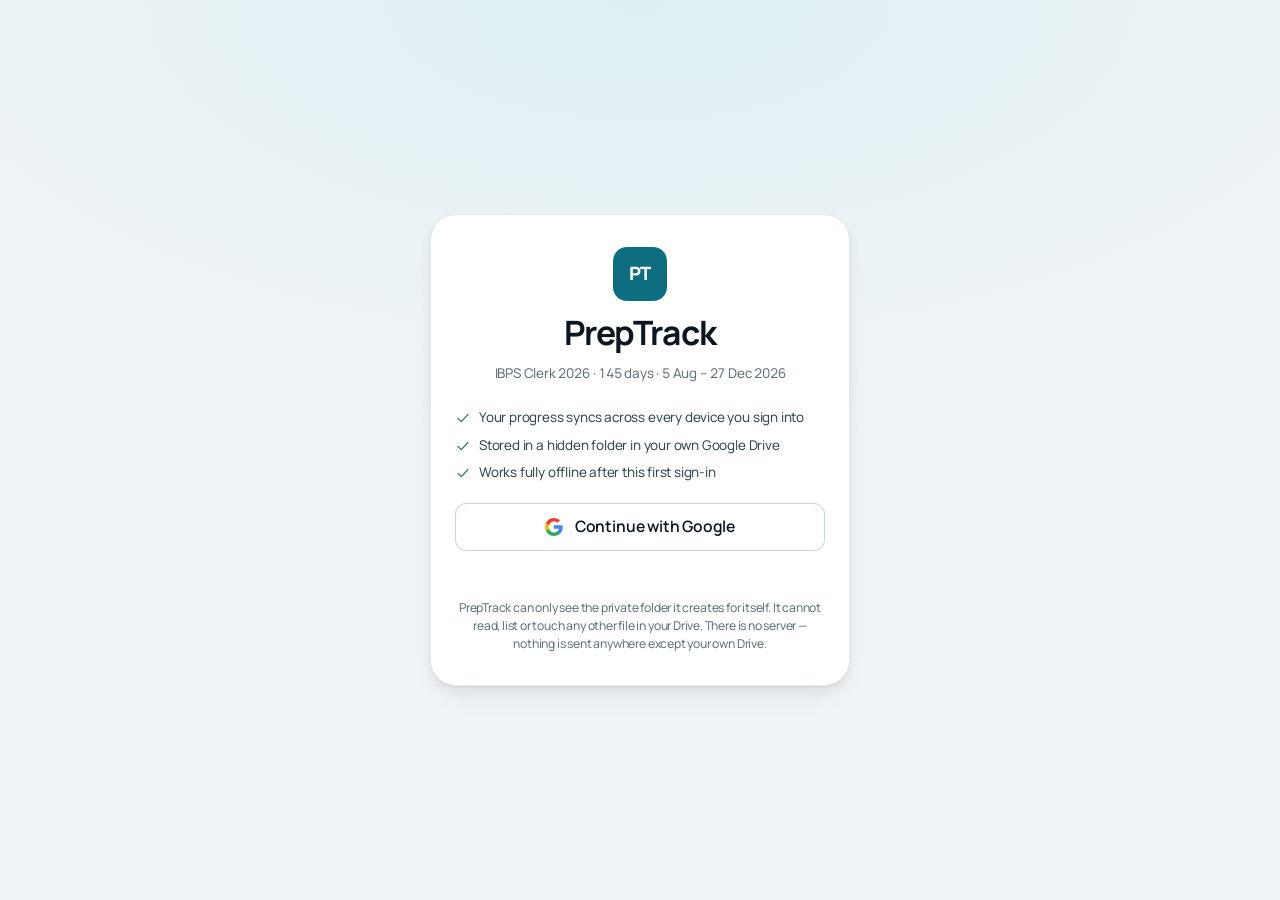
==== commit 9f395c09: "v27 — every block explains itself; fix the 147-day drift The "How to master this" button was lying i" ====
--- a/index.html
+++ b/index.html
@@ -4,7 +4,7 @@
   <meta charset="utf-8">
   <meta name="viewport" content="width=device-width, initial-scale=1, viewport-fit=cover">
   <title>PrepTrack — IBPS Clerk 2026</title>
-  <meta name="description" content="A 147-day study companion for IBPS Clerk 2026. Tells you what to study for the next four hours, tracks whether you did it, and shows what is slipping.">
+  <meta name="description" content="A 145-day study companion for IBPS Clerk 2026. Tells you what to study for the next four hours, tracks whether you did it, and shows what is slipping.">
   <meta name="theme-color" content="#ffffff" media="(prefers-color-scheme: light)">
   <meta name="theme-color" content="#090e12" media="(prefers-color-scheme: dark)">
   <meta name="color-scheme" content="light dark">
--- a/css/tokens.css
+++ b/css/tokens.css
@@ -14,15 +14,15 @@
   color-scheme: light dark;
 
   /* ---- neutrals, light ---- */
-  --bg:          #f2f5f7;
-  --bg-tint:     #e8eff2;
+  --bg:          #f1f4f7;
+  --bg-tint:     #e6edf1;
   --surface:     #ffffff;
-  --surface-2:   #eef3f6;
+  --surface-2:   #eff3f6;
   --surface-3:   #e3ebef;
   --ink:         #0b1620;
   --ink-2:       #33474f;
   --muted:       #5e7279;
-  --rule:        #e0e9ed;
+  --rule:        #e2eaee;
   --rule-strong: #c6d4da;
 
   /* ---- accent ---- */
@@ -74,20 +74,20 @@
   --sp-1: 0.25rem; --sp-2: 0.5rem;  --sp-3: 0.75rem; --sp-4: 1rem;
   --sp-5: 1.5rem;  --sp-6: 2rem;    --sp-7: 3rem;    --sp-8: 4rem;
 
-  --radius-sm: 10px;
-  --radius:    16px;
-  --radius-lg: 22px;
+  --radius-sm: 11px;
+  --radius:    18px;
+  --radius-lg: 26px;
 
   /* Three stacked layers per shadow: a contact edge, a near diffusion and a far
      ambient one. That is what separates depth from a grey blur. */
-  --shadow-1: 0 1px 1px rgb(11 22 32 / 4%),
-              0 2px 4px rgb(11 22 32 / 4%);
-  --shadow-2: 0 1px 2px rgb(11 22 32 / 5%),
-              0 4px 10px rgb(11 22 32 / 6%),
-              0 14px 32px rgb(11 22 32 / 5%);
-  --shadow-3: 0 2px 4px rgb(11 22 32 / 7%),
-              0 10px 24px rgb(11 22 32 / 10%),
-              0 28px 60px rgb(11 22 32 / 12%);
+  --shadow-1: 0 1px 1.5px rgb(11 22 32 / 5%),
+              0 3px 8px -2px rgb(11 22 32 / 6%);
+  --shadow-2: 0 1px 2px rgb(11 22 32 / 6%),
+              0 6px 16px -4px rgb(11 22 32 / 9%),
+              0 16px 32px -12px rgb(11 22 32 / 7%);
+  --shadow-3: 0 2px 5px rgb(11 22 32 / 8%),
+              0 12px 28px -6px rgb(11 22 32 / 12%),
+              0 32px 64px -20px rgb(11 22 32 / 10%);
   --glow-accent: 0 4px 14px color-mix(in srgb, var(--accent) 26%, transparent);
 
   --nav-w:        250px;
@@ -195,10 +195,10 @@
   --ga: #8a5210;       --ga-soft: #f9efdf;
   --computer: #1f5fa8; --computer-soft: #e2ecf8;
   --neutral-key: #5e7279; --neutral-soft: #e8eef0;
-  --shadow-1: 0 1px 1px rgb(11 22 32 / 4%), 0 2px 4px rgb(11 22 32 / 4%);
-  --shadow-2: 0 1px 2px rgb(11 22 32 / 5%), 0 4px 10px rgb(11 22 32 / 6%),
-              0 14px 32px rgb(11 22 32 / 5%);
-  --shadow-3: 0 2px 4px rgb(11 22 32 / 7%), 0 10px 24px rgb(11 22 32 / 10%),
+  --shadow-1: 0 1px 1.5px rgb(11 22 32 / 5%), 0 3px 8px -2px rgb(11 22 32 / 6%);
+  --shadow-2: 0 1px 2px rgb(11 22 32 / 6%), 0 6px 16px -4px rgb(11 22 32 / 9%),
+              0 16px 32px -12px rgb(11 22 32 / 7%);
+  --shadow-3: 0 2px 5px rgb(11 22 32 / 8%), 0 12px 28px -6px rgb(11 22 32 / 12%),
               0 28px 60px rgb(11 22 32 / 12%);
   --glow-accent: 0 4px 14px color-mix(in srgb, var(--accent) 26%, transparent);
 }
--- a/css/layout.css
+++ b/css/layout.css
@@ -266,3 +266,64 @@
 @media (min-width: 1440px) {
   .app-main { max-width: 1020px; margin-inline: auto; }
 }
+
+/* ============================================================================
+   Header material.
+
+   It was a flat bar with a hairline. What separates a premium app from a competent
+   one here is that chrome reads as a surface hovering over content, not as a
+   painted strip: translucency, a real blur, and a highlight along the top edge
+   catching light the way a physical panel would.
+   ========================================================================== */
+.app-header {
+  background: color-mix(in srgb, var(--surface) 82%, transparent);
+  backdrop-filter: saturate(1.8) blur(20px);
+  -webkit-backdrop-filter: saturate(1.8) blur(20px);
+  box-shadow:
+    inset 0 1px 0 color-mix(in srgb, #fff 55%, transparent),
+    0 1px 0 var(--rule);
+  border-bottom: 0;
+}
+@media (prefers-color-scheme: dark) {
+  .app-header { box-shadow: inset 0 1px 0 rgb(255 255 255 / 6%), 0 1px 0 var(--rule); }
+}
+:root[data-theme='dark'] .app-header {
+  box-shadow: inset 0 1px 0 rgb(255 255 255 / 6%), 0 1px 0 var(--rule);
+}
+:root[data-theme='light'] .app-header {
+  box-shadow: inset 0 1px 0 color-mix(in srgb, #fff 55%, transparent), 0 1px 0 var(--rule);
+}
+
+/* Same treatment on the bottom bar, which sits over content on a phone. */
+.app-nav {
+  box-shadow: inset 0 1px 0 color-mix(in srgb, #fff 40%, transparent);
+}
+@media (prefers-color-scheme: dark) {
+  .app-nav { box-shadow: inset 0 1px 0 rgb(255 255 255 / 5%); }
+}
+:root[data-theme='dark'] .app-nav { box-shadow: inset 0 1px 0 rgb(255 255 255 / 5%); }
+
+/* ============================================================================
+   Header at small widths.
+
+   The header carries a brand, a sub-line and four controls. On a 320px screen
+   the sub-line wrapped to three lines and pushed the whole bar to 90px tall. Text
+   truncates; controls never shrink — a control you cannot hit is worse than a
+   label you cannot finish reading.
+   ========================================================================== */
+.app-brand > span { min-width: 0; }
+.app-brand__sub {
+  display: block;
+  overflow: hidden; text-overflow: ellipsis; white-space: nowrap;
+}
+.header-actions { flex: none; }
+
+@media (max-width: 400px) {
+  .app-brand { gap: var(--sp-2); font-size: var(--step-0); }
+  .app-brand__mark { width: 26px; height: 26px; border-radius: 8px; font-size: 0.7rem; }
+  /* The build marker is a debugging aid. On the smallest screens the four
+     controls matter more than knowing you are on v23. */
+  .app-brand__sub { display: none; }
+  .header-actions { gap: 2px; }
+  .header-actions .icon-btn { width: 34px; height: 34px; }
+}
--- a/css/components.css
+++ b/css/components.css
@@ -324,7 +324,7 @@
 
 .field label { font-size: var(--step--1); font-weight: 650; color: var(--ink-2); }
 
-.input, .textarea, .select {
+.input, .select {
   width: 100%;
   min-height: 44px;
   padding: var(--sp-2) var(--sp-3);
@@ -333,12 +333,11 @@
   border-radius: var(--radius-sm);
   color: var(--ink);
 }
-.input:focus, .textarea:focus, .select:focus {
+.input:focus, .select:focus {
   border-color: var(--accent);
   outline: var(--focus-ring);
   outline-offset: 1px;
 }
-.textarea { min-height: 88px; resize: vertical; line-height: 1.5; }
 
 .inline-field {
   display: flex;
@@ -363,32 +362,36 @@
 .big-note__body { color: var(--muted); max-width: 46ch; margin-inline: auto; line-height: 1.6; }
 
 /* ---------------------------------------------------------------- settings rows */
-.setting-row {
-  display: flex;
-  align-items: center;
-  justify-content: space-between;
-  gap: var(--sp-4);
-  padding: var(--sp-4);
-  border-bottom: 1px solid var(--rule);
-  flex-wrap: wrap;
-}
-.setting-row:last-child { border-bottom: none; }
-.setting-row__text { flex: 1 1 220px; }
-.setting-row__title { font-weight: 650; }
-.setting-row__desc { font-size: var(--step--1); color: var(--muted); margin-top: 2px; line-height: 1.45; }
-
-.seg { display: inline-flex; border: 1px solid var(--rule-strong); border-radius: var(--radius-sm); overflow: hidden; }
+
+/* NO overflow:hidden here. It clipped the focus ring, because the global focus
+   style uses outline-offset — so keyboard users saw a partial rectangle or
+   nothing at all. The rounded ends come from the first and last children
+   instead, which leaves the outline free to sit outside the box. */
+.seg {
+  display: inline-flex;
+  border: 1px solid var(--rule-strong);
+  border-radius: var(--radius-sm);
+  background: var(--surface);
+  isolation: isolate;
+}
 .seg button {
   min-height: 40px;
   padding: var(--sp-2) var(--sp-3);
   font-size: var(--step--1);
   font-weight: 650;
   color: var(--muted);
-  background: var(--surface);
+  background: transparent;
   border-right: 1px solid var(--rule-strong);
-}
-.seg button:last-child { border-right: none; }
+  transition: background 0.16s var(--ease), color 0.16s var(--ease);
+}
+.seg button:first-child { border-radius: calc(var(--radius-sm) - 1px) 0 0 calc(var(--radius-sm) - 1px); }
+.seg button:last-child  { border-radius: 0 calc(var(--radius-sm) - 1px) calc(var(--radius-sm) - 1px) 0; border-right: none; }
+.seg button:hover { background: var(--surface-2); color: var(--ink); }
+.seg button:active { background: color-mix(in srgb, var(--accent) 18%, transparent); }
 .seg button[aria-pressed='true'] { background: var(--accent); color: var(--accent-ink); }
+.seg button[aria-pressed='true']:hover { background: color-mix(in srgb, var(--accent) 88%, #000); }
+/* Raised above its neighbours so the ring is never overlapped by the next button. */
+.seg button:focus-visible { position: relative; z-index: 1; }
 
 /* ---------------------------------------------------------------- placeholder */
 .placeholder {
@@ -1461,7 +1464,10 @@
 .weak-row {
   position: relative; display: flex; align-items: center; gap: var(--sp-3);
   padding: var(--sp-3); border-radius: 12px;
-  background: var(--surface-2); overflow: hidden;
+  background: var(--surface-2);
+  /* clip-path, not overflow:hidden — this keeps the accuracy fill inside the
+     rounded corners without swallowing the focus ring on a focusable row. */
+  clip-path: inset(0 round 12px);
   color: inherit; text-decoration: none;
   transition: background 0.16s var(--ease);
 }
@@ -1500,3 +1506,324 @@
 .ios-adv > summary:hover { color: var(--accent); }
 .ios-adv > summary .icon { margin-left: auto; opacity: 0.6; }
 .ios-advbody { padding: 0 var(--sp-1) var(--sp-4); }
+
+
+/* ---------------------------------------------------------------- hover states
+   Found by auditing every interactive selector for :hover and :focus. These three
+   had neither, so they gave no feedback that they could be interacted with. */
+.copy-btn { transition: background 0.16s var(--ease), border-color 0.16s var(--ease); }
+.copy-btn:hover { background: var(--surface-2); border-color: var(--accent); color: var(--accent); }
+
+.input, .select { transition: border-color 0.16s var(--ease), background 0.16s var(--ease); }
+.input:hover, .select:hover { border-color: var(--rule-strong); }
+.input:hover:not(:focus), .select:hover:not(:focus) { background: var(--surface-2); }
+
+/* A focus ring must never be clipped by an ancestor. Anything focusable that sits
+   inside a rounded, clipped container gets lifted above it. */
+.weak-row:focus-visible,
+.wk-topic:focus-visible,
+.wk-card:focus-visible,
+.ios-row a:focus-visible { position: relative; z-index: 2; }
+
+/* ============================================================================
+   The in-app guide.
+
+   Long-form reading inside an app built for glanceable cards. Two rules carry it:
+   measure is capped so lines never run past comfortable reading width on a
+   desktop sidebar layout, and every table scrolls inside its own box so the page
+   body never moves sideways on a 320px phone.
+   ========================================================================== */
+
+.g-view { max-width: 68ch; }
+
+.g-sec {
+  background: var(--surface);
+  border: 1px solid var(--rule);
+  border-radius: 16px;
+  box-shadow: var(--shadow-1);
+  overflow: clip;                 /* clip, not hidden — see .g-sum focus below */
+}
+.g-sum {
+  display: flex; align-items: center; justify-content: space-between; gap: var(--sp-3);
+  padding: var(--sp-4);
+  cursor: pointer; list-style: none;
+  transition: background 0.16s var(--ease);
+}
+.g-sum::-webkit-details-marker { display: none; }
+.g-sum:hover { background: var(--surface-2); }
+.g-sum::after {
+  content: ''; flex: none; width: 8px; height: 8px;
+  border-right: 2px solid var(--muted); border-bottom: 2px solid var(--muted);
+  rotate: 45deg; margin: -4px 4px 0 0;
+  transition: rotate 0.2s var(--ease);
+}
+.g-sec[open] > .g-sum::after { rotate: -135deg; margin-top: 2px; }
+.g-sec[open] > .g-sum { border-bottom: 1px solid var(--rule); }
+.g-sum__text { display: flex; flex-direction: column; gap: 2px; min-width: 0; }
+.g-sum__title { font-weight: 700; font-size: var(--step-0); letter-spacing: var(--tracking-snug); }
+.g-sum__sub { font-size: var(--step--2); color: var(--muted); }
+
+.g-body { padding: var(--sp-4); display: flex; flex-direction: column; gap: var(--sp-4); }
+.g-body > * { margin: 0; }
+
+.g-lead { font-size: var(--step-0); font-weight: 650; line-height: 1.55; }
+.g-p { font-size: var(--step--1); line-height: 1.65; color: var(--ink); }
+.g-h3 {
+  font-size: var(--step--1); font-weight: 750; margin-top: var(--sp-2);
+  letter-spacing: var(--tracking-wide); text-transform: uppercase; color: var(--muted);
+}
+
+.g-list { margin: 0; padding-left: 1.15rem; display: flex; flex-direction: column; gap: var(--sp-2); }
+.g-list li { font-size: var(--step--1); line-height: 1.6; }
+.g-list--bad li::marker { color: var(--danger); }
+.g-steps { margin: 0; padding-left: 1.3rem; display: flex; flex-direction: column; gap: var(--sp-3); }
+.g-steps li { font-size: var(--step--1); line-height: 1.6; }
+.g-steps li::marker { color: var(--accent); font-weight: 800; }
+
+/* Tables scroll inside themselves. The page body must never scroll sideways. */
+.g-tablewrap {
+  overflow-x: auto;
+  -webkit-overflow-scrolling: touch;
+  border: 1px solid var(--rule);
+  border-radius: 12px;
+}
+.g-table { width: 100%; border-collapse: collapse; font-size: var(--step--2); }
+.g-table th, .g-table td {
+  padding: var(--sp-2) var(--sp-3);
+  text-align: left; vertical-align: top;
+  border-bottom: 1px solid var(--hairline);
+  line-height: 1.5;
+}
+.g-table thead th {
+  font-size: var(--step--2); font-weight: 750; color: var(--muted);
+  letter-spacing: var(--tracking-wide); text-transform: uppercase;
+  background: var(--surface-2); white-space: nowrap;
+}
+.g-table tbody th { font-weight: 650; white-space: nowrap; }
+.g-table tbody td { color: var(--muted); font-variant-numeric: tabular-nums; }
+.g-table tr:last-child th, .g-table tr:last-child td { border-bottom: 0; }
+
+.g-screens { display: flex; flex-direction: column; gap: var(--sp-3); }
+.g-screen { display: flex; gap: var(--sp-3); align-items: flex-start; }
+.g-screen__icon {
+  flex: none; display: grid; place-items: center;
+  width: 30px; height: 30px; border-radius: 9px;
+  background: var(--accent-soft); color: var(--accent);
+}
+.g-screen__name { font-weight: 700; font-size: var(--step--1); }
+.g-screen__text { font-size: var(--step--2); color: var(--muted); line-height: 1.55; margin-top: 2px; }
+
+.g-foot { font-size: var(--step--2); color: var(--muted); line-height: 1.5; text-align: center; padding: var(--sp-4) var(--sp-2) 0; }
+
+/* ---- entry point from Settings */
+.guide-cta {
+  display: flex; align-items: center; gap: var(--sp-3);
+  padding: var(--sp-4);
+  background: var(--surface); border: 1px solid var(--rule);
+  border-radius: 16px; box-shadow: var(--shadow-1);
+  color: inherit; text-decoration: none;
+  transition: background 0.16s var(--ease), border-color 0.16s var(--ease);
+}
+.guide-cta:hover { background: var(--surface-2); border-color: var(--accent); }
+.guide-cta__icon {
+  flex: none; display: grid; place-items: center;
+  width: 38px; height: 38px; border-radius: 11px;
+  background: var(--accent-soft); color: var(--accent);
+}
+.guide-cta__text { flex: 1; min-width: 0; }
+.guide-cta__title { font-weight: 700; font-size: var(--step--1); }
+.guide-cta__sub { font-size: var(--step--2); color: var(--muted); line-height: 1.45; margin-top: 2px; }
+.guide-cta__chev {
+  flex: none; width: 8px; height: 8px;
+  border-right: 2px solid var(--muted); border-bottom: 2px solid var(--muted);
+  rotate: -45deg; margin-right: 3px;
+}
+
+@media (max-width: 400px) {
+  .g-body { padding: var(--sp-3); gap: var(--sp-3); }
+  .g-sum { padding: var(--sp-3); }
+  .g-table th, .g-table td { padding: var(--sp-2); }
+}
+
+/* ============================================================================
+   Syllabus — coverage screen.
+
+   Reuses .g-sec/.g-sum/.g-body (guide), .g-tablewrap/.g-table (guide),
+   .ios-adv (disclosure), .chip--<subject>, .tchip and .seg. What is genuinely new
+   is only the tick, the topic row, the trend marker and the official-facts panel.
+   ========================================================================== */
+
+.syl-view { max-width: 74ch; }
+
+/* ---- the notification panel. Deliberately unlike everything below it, because
+   this is quoted fact and the rest is inference from past papers. */
+.syl-official {
+  padding: var(--sp-4);
+  border-radius: var(--radius);
+  background: var(--accent-soft);
+  border: 1px solid color-mix(in srgb, var(--accent) 26%, transparent);
+}
+.syl-official__note {
+  margin: var(--sp-3) 0 0; font-size: var(--step--1); font-weight: 600;
+  color: var(--accent); line-height: 1.5;
+}
+
+/* ---- section header progress */
+.g-sum__sub { display: flex; align-items: center; gap: var(--sp-2); }
+.syl-head__count { font-variant-numeric: tabular-nums; white-space: nowrap; }
+.syl-head__bar {
+  flex: 1; min-width: 44px; max-width: 120px; height: 5px;
+  border-radius: 999px; background: var(--surface-3, var(--surface-2));
+  overflow: hidden; position: relative;
+}
+.syl-head__bar::after {
+  content: ''; position: absolute; inset: 0 auto 0 0;
+  width: var(--pct, 0%); background: var(--accent);
+  transition: width 0.3s var(--ease);
+}
+.syl-sec.is-complete .syl-head__bar::after { background: var(--good); }
+
+/* ---- analysis group */
+.syl-group + .syl-group { margin-top: var(--sp-5); }
+.syl-group__head { display: flex; align-items: baseline; gap: var(--sp-2); flex-wrap: wrap; }
+.syl-group__name { font-weight: 700; font-size: var(--step--1); }
+.syl-group__avg {
+  font-size: var(--step--2); font-weight: 700; color: var(--muted);
+  font-variant-numeric: tabular-nums;
+}
+.syl-group__note {
+  margin: var(--sp-2) 0 0; font-size: var(--step--2);
+  color: var(--muted); line-height: 1.55;
+}
+.syl-rows { display: flex; flex-direction: column; gap: 5px; margin-top: var(--sp-3); }
+
+/* ---- trend */
+.syl-trend {
+  font-size: 0.66rem; font-weight: 700; padding: 2px 7px; border-radius: 999px;
+  background: var(--surface-2); color: var(--muted); white-space: nowrap;
+}
+.syl-trend--good   { background: var(--good-soft);   color: var(--good); }
+.syl-trend--warn   { background: var(--warn-soft);   color: var(--warn); }
+.syl-trend--danger { background: var(--danger-soft); color: var(--danger); }
+.syl-trend--accent { background: var(--accent-soft); color: var(--accent); }
+
+/* ---- topic row */
+.syl-row {
+  display: flex; gap: var(--sp-3); align-items: flex-start;
+  padding: var(--sp-3);
+  background: var(--surface-2); border-radius: 12px;
+  transition: background 0.16s var(--ease);
+}
+.syl-row.is-understood { background: color-mix(in srgb, var(--good) 10%, var(--surface-2)); }
+
+.syl-tick {
+  flex: none; width: 24px; height: 24px; margin-top: 1px;
+  display: grid; place-items: center;
+  border: 2px solid var(--rule-strong); border-radius: 7px;
+  background: var(--surface);
+  transition: background 0.16s var(--ease), border-color 0.16s var(--ease);
+}
+.syl-tick:hover { border-color: var(--accent); }
+.syl-tick .syl-tick__mark { width: 15px; height: 15px; opacity: 0; color: var(--accent-ink); }
+.syl-tick[aria-checked='true'] { background: var(--good); border-color: var(--good); }
+.syl-tick[aria-checked='true'] .syl-tick__mark { opacity: 1; }
+
+.syl-row__main { flex: 1; min-width: 0; }
+.syl-row__head { display: flex; align-items: center; gap: var(--sp-2); flex-wrap: wrap; }
+.syl-row__name {
+  font-weight: 650; font-size: var(--step--1); text-align: left;
+  color: var(--ink); padding: 0; text-decoration: underline;
+  text-decoration-color: color-mix(in srgb, var(--accent) 40%, transparent);
+  text-underline-offset: 3px;
+  transition: color 0.16s var(--ease);
+}
+.syl-row__name:hover { color: var(--accent); }
+.syl-row__meta {
+  font-size: var(--step--2); color: var(--muted); margin-top: 2px;
+  font-variant-numeric: tabular-nums;
+}
+
+.syl-pat { margin-top: var(--sp-2); }
+.syl-pat > summary {
+  font-size: var(--step--2); font-weight: 650; color: var(--accent);
+  cursor: pointer; list-style: none; padding: 2px 0;
+}
+.syl-pat > summary::-webkit-details-marker { display: none; }
+.syl-pat > summary::before { content: '▸ '; }
+.syl-pat[open] > summary::before { content: '▾ '; }
+.syl-pat .g-list { margin-top: var(--sp-2); }
+.syl-pat .g-list li { font-size: var(--step--2); }
+
+.syl-targets { display: flex; gap: 5px; flex-wrap: wrap; margin: var(--sp-3) 0; }
+.syl-avg { font-weight: 700; color: var(--ink); }
+
+@media (max-width: 400px) {
+  .syl-row { padding: var(--sp-2); gap: var(--sp-2); }
+  .syl-head__bar { max-width: 60px; }
+}
+
+
+
+/* ---- scroll affordance.
+   A table that scrolls with no visual cue reads as a table that is simply cut
+   off. A fade on the right edge says "there is more", and it disappears once you
+   reach the end because the gradient is painted on the scrolling content itself. */
+.g-tablewrap {
+  background:
+    linear-gradient(to right, var(--surface) 30%, transparent) left / 24px 100% no-repeat local,
+    linear-gradient(to left,  var(--surface) 30%, transparent) right / 24px 100% no-repeat local,
+    radial-gradient(farthest-side at 0 50%, rgb(0 0 0 / 14%), transparent) left / 12px 100% no-repeat scroll,
+    radial-gradient(farthest-side at 100% 50%, rgb(0 0 0 / 14%), transparent) right / 12px 100% no-repeat scroll,
+    var(--surface);
+}
+
+
+
+/* ---- exam structure table.
+   Four columns, sized so the whole thing fits a 320px screen without scrolling.
+   The test name takes whatever is left after the three numeric columns claim
+   exactly what they need — that is what keeps it from overflowing on a phone
+   while still looking deliberate on a desktop. */
+.syl-st { margin-top: var(--sp-3); table-layout: fixed; width: 100%; }
+.syl-st th, .syl-st td { padding: var(--sp-2) var(--sp-2); }
+
+/* Element-qualified on purpose. The base `.g-table th, .g-table td` rule is
+   specificity (0,1,1) and sets text-align:left, so a bare `.syl-st__n` at (0,1,0)
+   LOSES on the data cells while `.syl-st thead .syl-st__n` at (0,2,0) wins on the
+   headers — which is exactly how the headings ended up right-aligned over
+   left-aligned numbers. Every rule below is (0,2,1) so head, body and foot all
+   agree. */
+.syl-st th.syl-st__name,
+.syl-st td.syl-st__name { width: auto; text-align: left; white-space: normal; word-break: break-word; hyphens: auto; }
+
+.syl-st th.syl-st__n,
+.syl-st td.syl-st__n    { width: 3.6rem; text-align: right; font-variant-numeric: tabular-nums; }
+
+.syl-st th.syl-st__time,
+.syl-st td.syl-st__time { width: 4.8rem; text-align: right; white-space: nowrap; font-variant-numeric: tabular-nums; }
+
+.syl-st thead th { vertical-align: bottom; }
+
+.syl-st__seq {
+  display: block; font-size: 0.56rem; font-weight: 800;
+  letter-spacing: 0.06em; color: var(--warn); margin-top: 2px;
+  white-space: nowrap;
+}
+.syl-st__total th, .syl-st__total td {
+  font-weight: 800; color: var(--ink);
+  border-top: 2px solid var(--rule-strong); border-bottom: 0;
+  background: color-mix(in srgb, var(--accent) 8%, transparent);
+}
+.syl-official__fine {
+  margin: var(--sp-3) 0 0; font-size: var(--step--2);
+  color: var(--muted); line-height: 1.55;
+}
+.syl-official .g-tablewrap { background: var(--surface); }
+
+/* Below ~360px every unit label is dropped to its shortest honest form. */
+@media (max-width: 360px) {
+  .syl-st th, .syl-st td { padding-inline: 6px; font-size: 0.68rem; }
+  .syl-st th.syl-st__n,    .syl-st td.syl-st__n    { width: 2.9rem; }
+  .syl-st th.syl-st__time, .syl-st td.syl-st__time { width: 4rem; }
+  .syl-official { padding: var(--sp-3); }
+}
